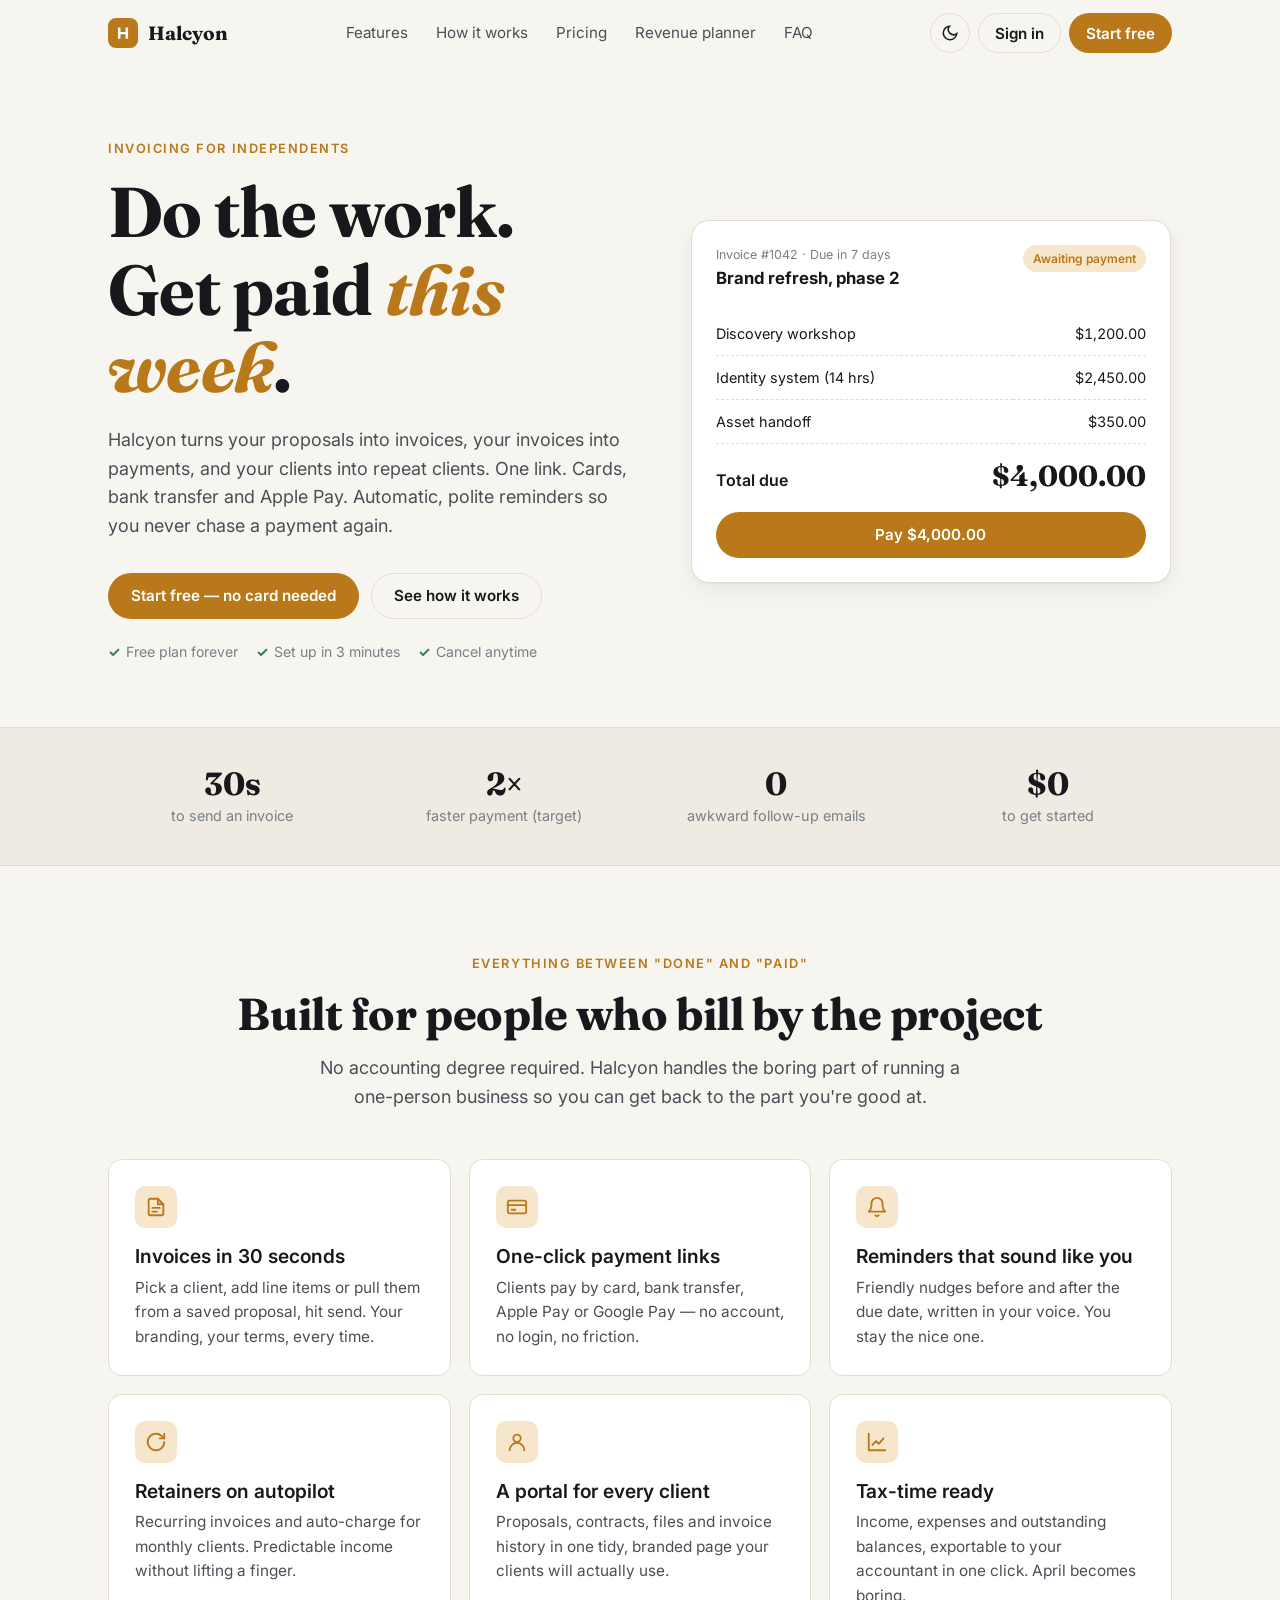
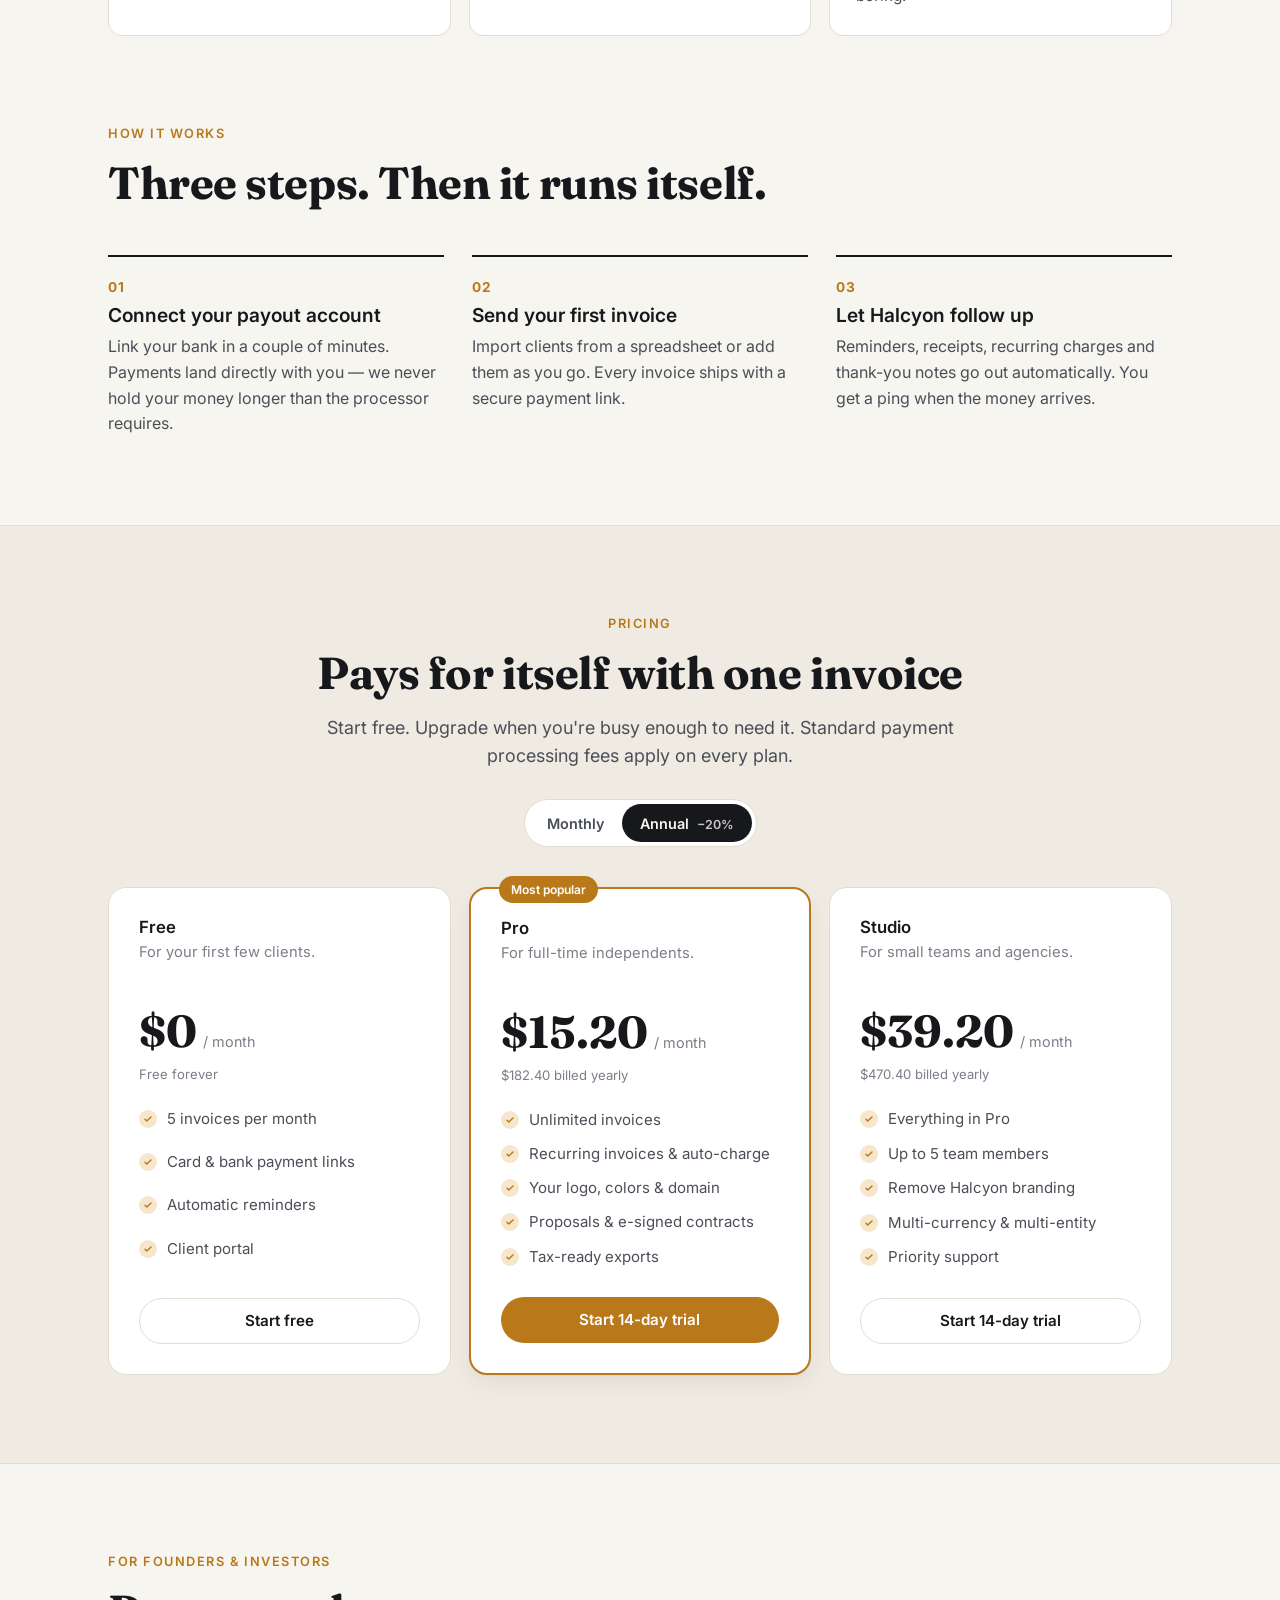
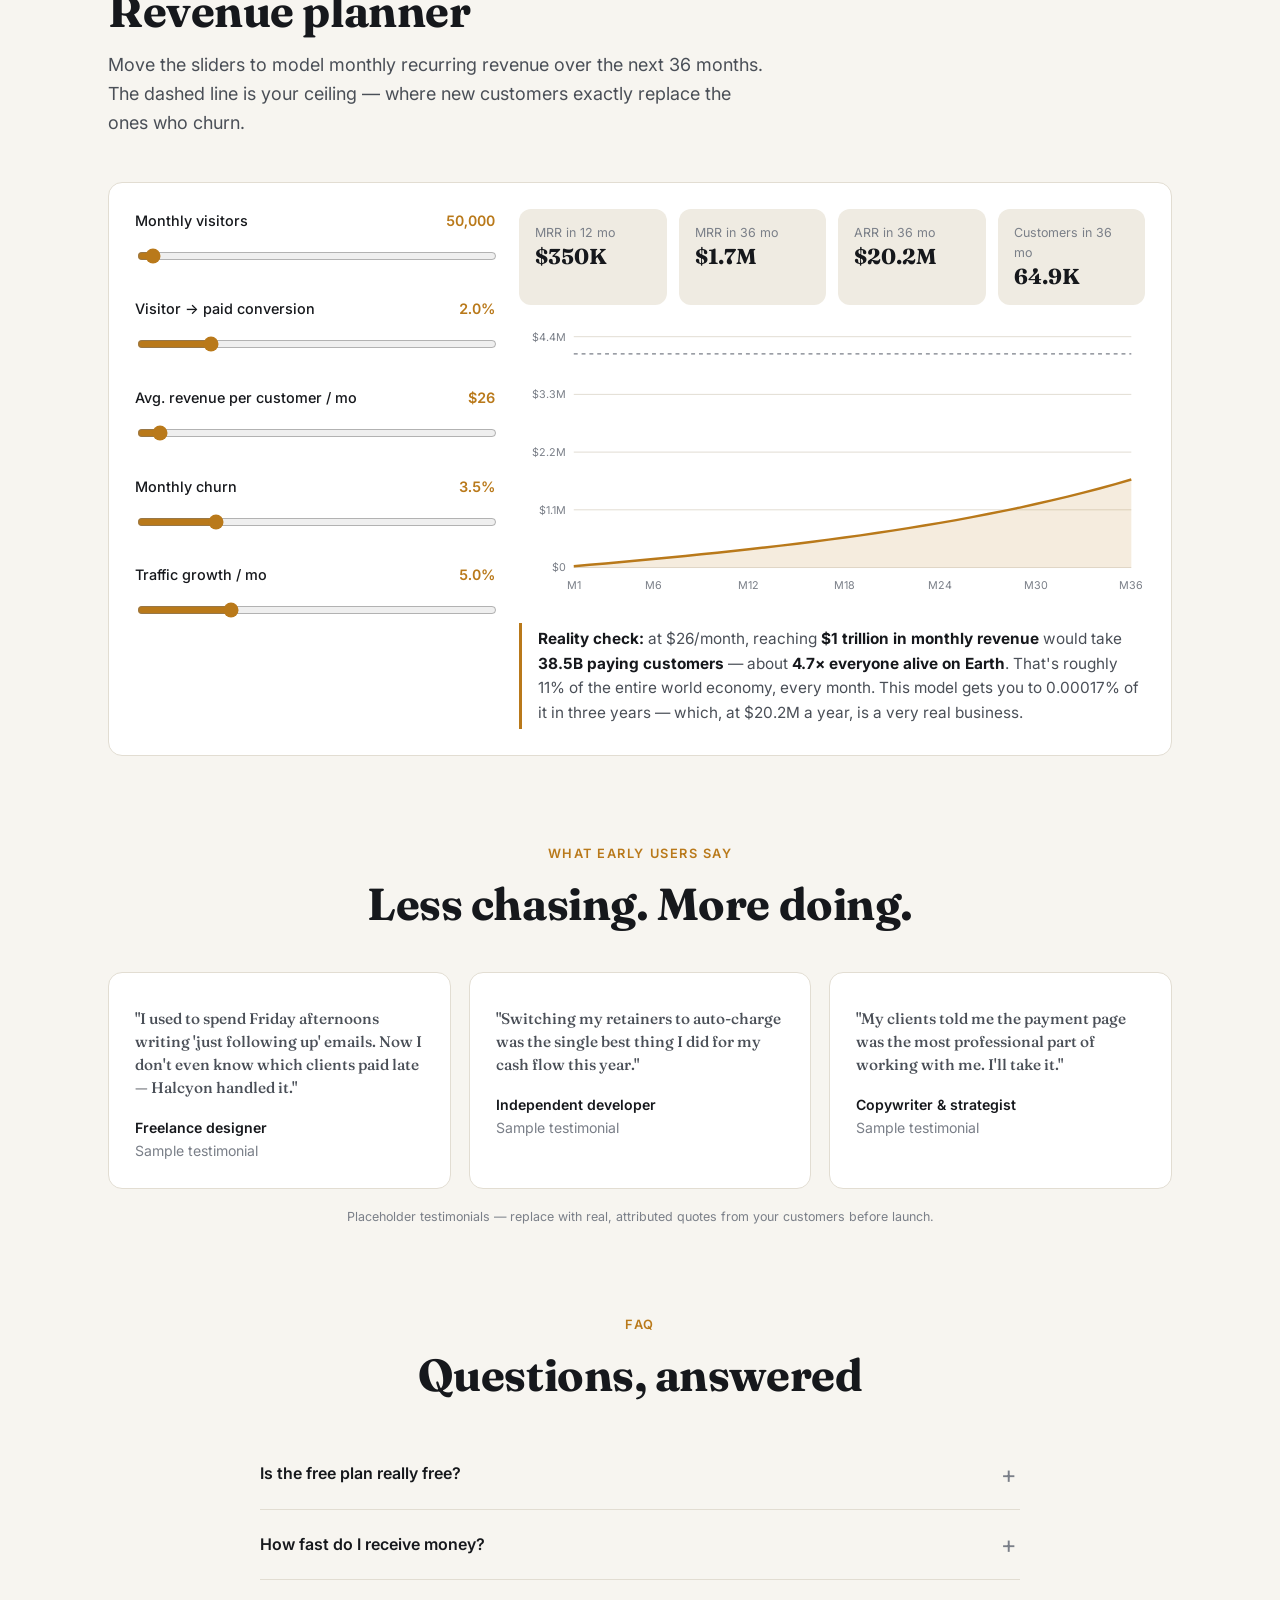
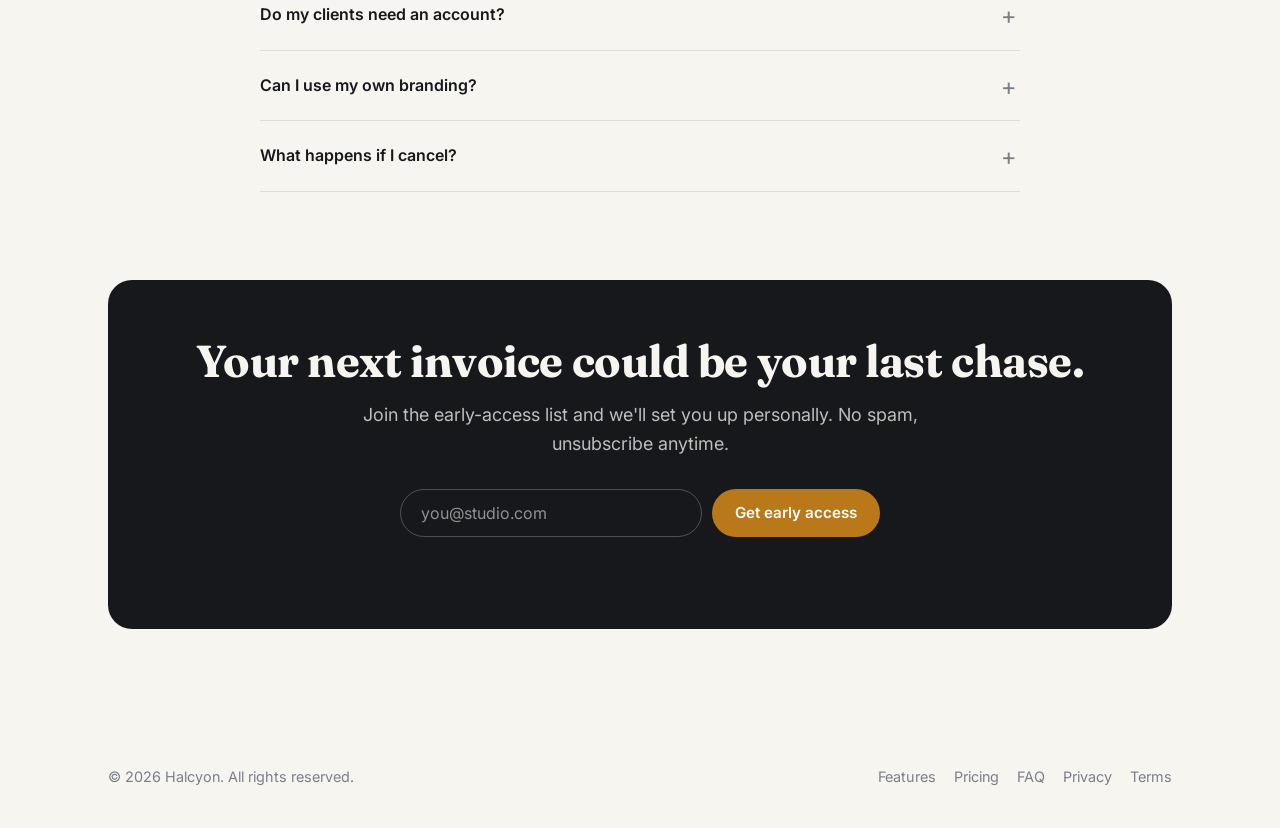
==== index.html @ 161991ca "Add Halcyon single-file landing page with pricing, signup and revenue planner Co-Authored-By: Claude" ====
<!doctype html>
<html lang="en">
<head>
<meta charset="utf-8">
<meta name="viewport" content="width=device-width, initial-scale=1">
<title>Halcyon — Get paid faster</title>
<meta name="description" content="Halcyon is invoicing, payments and client portals for independent professionals. Send an invoice in 30 seconds and get paid in days, not months.">
<meta property="og:title" content="Halcyon — Get paid faster">
<meta property="og:description" content="Invoicing, payments and client portals for independent professionals.">
<meta name="theme-color" content="#0d0f12">
<link rel="icon" href="data:image/svg+xml,%3Csvg xmlns='http://www.w3.org/2000/svg' viewBox='0 0 32 32'%3E%3Crect width='32' height='32' rx='8' fill='%23e8b04a'/%3E%3Cpath d='M9 22V10h3v4.8h8V10h3v12h-3v-4.6h-8V22z' fill='%230d0f12'/%3E%3C/svg%3E">
<link rel="preconnect" href="https://fonts.googleapis.com">
<link rel="preconnect" href="https://fonts.gstatic.com" crossorigin>
<link href="https://fonts.googleapis.com/css2?family=Fraunces:opsz,wght@9..144,500;9..144,700&family=Inter:wght@400;500;600&display=swap" rel="stylesheet">
<style>
/* ====================================================================
   Design tokens
   ==================================================================== */
:root {
  --bg: #f7f5f0;
  --bg-2: #efebe2;
  --surface: #ffffff;
  --ink: #16181c;
  --ink-2: #4a4f57;
  --ink-3: #7a7f88;
  --line: #e2ddd2;
  --accent: #b9791a;
  --accent-ink: #ffffff;
  --accent-soft: #f6e7cc;
  --good: #2f7d4f;
  --warn: #b0452f;
  --radius: 14px;
  --shadow: 0 1px 2px rgba(20,20,20,.04), 0 8px 24px rgba(20,20,20,.06);
  --serif: "Fraunces", Georgia, "Times New Roman", serif;
  --sans: "Inter", system-ui, -apple-system, "Segoe UI", Roboto, sans-serif;
  color-scheme: light;
}
@media (prefers-color-scheme: dark) {
  :root:not([data-theme="light"]) {
    --bg: #0d0f12; --bg-2: #14171c; --surface: #181b21; --ink: #f1efe9;
    --ink-2: #b9bcc3; --ink-3: #868a93; --line: #262a32; --accent: #e8b04a;
    --accent-ink: #0d0f12; --accent-soft: #2a2216; --good: #5fc28a; --warn: #f08a72;
    --shadow: 0 1px 2px rgba(0,0,0,.3), 0 10px 30px rgba(0,0,0,.35);
    color-scheme: dark;
  }
}
:root[data-theme="dark"] {
  --bg: #0d0f12; --bg-2: #14171c; --surface: #181b21; --ink: #f1efe9;
  --ink-2: #b9bcc3; --ink-3: #868a93; --line: #262a32; --accent: #e8b04a;
  --accent-ink: #0d0f12; --accent-soft: #2a2216; --good: #5fc28a; --warn: #f08a72;
  --shadow: 0 1px 2px rgba(0,0,0,.3), 0 10px 30px rgba(0,0,0,.35);
  color-scheme: dark;
}

/* ====================================================================
   Base
   ==================================================================== */
*, *::before, *::after { box-sizing: border-box; }
html { scroll-behavior: smooth; -webkit-text-size-adjust: 100%; }
@media (prefers-reduced-motion: reduce) { html { scroll-behavior: auto; } * { transition: none !important; animation: none !important; } }
body {
  margin: 0; background: var(--bg); color: var(--ink);
  font: 16px/1.6 var(--sans); -webkit-font-smoothing: antialiased;
  overflow-x: hidden;
}
img, svg { display: block; max-width: 100%; }
a { color: inherit; }
h1, h2, h3 { font-family: var(--serif); font-weight: 700; line-height: 1.1; letter-spacing: -.01em; margin: 0; }
h1 { font-size: clamp(2.4rem, 6vw, 4.4rem); }
h2 { font-size: clamp(1.8rem, 4vw, 2.8rem); }
h3 { font-size: 1.2rem; font-family: var(--sans); font-weight: 600; letter-spacing: 0; }
p { margin: 0; }
.wrap { width: 100%; max-width: 1120px; margin: 0 auto; padding: 0 16px; }
@media (min-width: 720px) { .wrap { padding: 0 28px; } }
section { padding: 88px 0; }
.eyebrow { font-size: .8rem; font-weight: 600; letter-spacing: .12em; text-transform: uppercase; color: var(--accent); margin-bottom: 14px; }
.lede { color: var(--ink-2); font-size: 1.125rem; max-width: 60ch; }
.center { text-align: center; }
.center .lede { margin-left: auto; margin-right: auto; }
.sr-only { position: absolute; width: 1px; height: 1px; overflow: hidden; clip: rect(0 0 0 0); white-space: nowrap; }
:focus-visible { outline: 2px solid var(--accent); outline-offset: 3px; border-radius: 6px; }
.skip { position: absolute; left: -9999px; top: 8px; background: var(--ink); color: var(--bg); padding: 8px 14px; border-radius: 8px; z-index: 100; }
.skip:focus { left: 8px; }

/* Buttons */
.btn {
  display: inline-flex; align-items: center; justify-content: center; gap: 8px;
  min-height: 46px; padding: 0 22px; border-radius: 999px; border: 1px solid transparent;
  font: 600 .95rem var(--sans); text-decoration: none; cursor: pointer;
  transition: transform .15s ease, background .15s ease, border-color .15s ease;
}
.btn:active { transform: translateY(1px); }
.btn-primary { background: var(--accent); color: var(--accent-ink); }
.btn-primary:hover { filter: brightness(1.06); }
.btn-ghost { background: transparent; color: var(--ink); border-color: var(--line); }
.btn-ghost:hover { border-color: var(--ink-3); }

/* ====================================================================
   Header
   ==================================================================== */
header.site {
  position: sticky; top: 0; z-index: 50;
  background: color-mix(in srgb, var(--bg) 85%, transparent);
  backdrop-filter: saturate(1.4) blur(12px); -webkit-backdrop-filter: saturate(1.4) blur(12px);
  border-bottom: 1px solid transparent; transition: border-color .2s;
}
header.site.scrolled { border-bottom-color: var(--line); }
.nav { display: flex; align-items: center; justify-content: space-between; height: 66px; gap: 16px; }
.logo { display: flex; align-items: center; gap: 10px; font: 700 1.2rem var(--serif); text-decoration: none; }
.logo-mark { width: 30px; height: 30px; border-radius: 8px; background: var(--accent); display: grid; place-items: center; }
.logo-mark svg { width: 18px; height: 18px; }
.nav-links { display: none; gap: 28px; font-size: .95rem; color: var(--ink-2); }
.nav-links a { text-decoration: none; }
.nav-links a:hover { color: var(--ink); }
.nav-actions { display: flex; align-items: center; gap: 8px; }
.icon-btn { width: 40px; height: 40px; border-radius: 999px; border: 1px solid var(--line); background: transparent; color: var(--ink); display: grid; place-items: center; cursor: pointer; }
.icon-btn svg { width: 18px; height: 18px; }
.nav .btn { min-height: 40px; padding: 0 16px; }
@media (min-width: 860px) { .nav-links { display: flex; } }
@media (max-width: 420px) { .nav .btn-ghost { display: none; } }

/* ====================================================================
   Hero
   ==================================================================== */
.hero { padding: 72px 0 64px; position: relative; }
.hero-grid { display: grid; gap: 48px; align-items: center; }
@media (min-width: 960px) { .hero-grid { grid-template-columns: 1.05fr .95fr; } }
.hero h1 em { font-style: italic; color: var(--accent); }
.hero .lede { margin-top: 20px; }
.cta-row { display: flex; flex-wrap: wrap; gap: 12px; margin-top: 32px; }
.trust { display: flex; flex-wrap: wrap; gap: 6px 18px; margin-top: 22px; font-size: .88rem; color: var(--ink-3); }
.trust span::before { content: "✓"; color: var(--good); margin-right: 6px; font-weight: 700; }

/* Invoice mock */
.mock {
  background: var(--surface); border: 1px solid var(--line); border-radius: 18px; box-shadow: var(--shadow);
  padding: 24px; position: relative; max-width: 480px; justify-self: center; width: 100%;
}
.mock-head { display: flex; justify-content: space-between; align-items: flex-start; gap: 12px; }
.mock-head small { color: var(--ink-3); display: block; font-size: .78rem; }
.mock-head strong { font-size: 1.05rem; }
.pill { font-size: .75rem; font-weight: 600; padding: 4px 10px; border-radius: 999px; background: var(--accent-soft); color: var(--accent); white-space: nowrap; }
.pill.paid { background: color-mix(in srgb, var(--good) 16%, transparent); color: var(--good); }
.mock table { width: 100%; border-collapse: collapse; margin: 20px 0 14px; font-size: .9rem; }
.mock td { padding: 10px 0; border-bottom: 1px dashed var(--line); }
.mock td:last-child { text-align: right; font-variant-numeric: tabular-nums; }
.mock-total { display: flex; justify-content: space-between; align-items: baseline; font-weight: 600; }
.mock-total b { font: 700 1.8rem var(--serif); font-variant-numeric: tabular-nums; }
.mock-pay { margin-top: 18px; width: 100%; }
.toast {
  position: absolute; right: -8px; bottom: -22px; background: var(--ink); color: var(--bg);
  padding: 12px 16px; border-radius: 12px; font-size: .85rem; box-shadow: var(--shadow);
  display: flex; gap: 10px; align-items: center; opacity: 0; transform: translateY(8px);
  transition: opacity .4s, transform .4s;
}
.toast.show { opacity: 1; transform: none; }
.toast i { width: 8px; height: 8px; border-radius: 50%; background: var(--good); display: inline-block; }
@media (max-width: 520px) { .toast { right: 8px; } }

/* ====================================================================
   Logos / stats
   ==================================================================== */
.stats { border-top: 1px solid var(--line); border-bottom: 1px solid var(--line); padding: 36px 0; background: var(--bg-2); }
.stats-grid { display: grid; grid-template-columns: repeat(2, 1fr); gap: 24px; text-align: center; }
@media (min-width: 720px) { .stats-grid { grid-template-columns: repeat(4, 1fr); } }
.stat b { display: block; font: 700 2rem var(--serif); font-variant-numeric: tabular-nums; }
.stat span { color: var(--ink-3); font-size: .9rem; }

/* ====================================================================
   Features
   ==================================================================== */
.features-grid { display: grid; gap: 18px; margin-top: 48px; }
@media (min-width: 720px) { .features-grid { grid-template-columns: repeat(2, 1fr); } }
@media (min-width: 1000px) { .features-grid { grid-template-columns: repeat(3, 1fr); } }
.card { background: var(--surface); border: 1px solid var(--line); border-radius: var(--radius); padding: 26px; }
.card .ico { width: 42px; height: 42px; border-radius: 10px; background: var(--accent-soft); color: var(--accent); display: grid; place-items: center; margin-bottom: 18px; }
.card .ico svg { width: 22px; height: 22px; }
.card p { color: var(--ink-2); margin-top: 8px; font-size: .96rem; }

/* Steps */
.steps { display: grid; gap: 28px; margin-top: 48px; counter-reset: step; }
@media (min-width: 860px) { .steps { grid-template-columns: repeat(3, 1fr); } }
.step { counter-increment: step; padding-top: 22px; border-top: 2px solid var(--ink); }
.step::before { content: "0" counter(step); font: 700 .85rem var(--sans); color: var(--accent); letter-spacing: .1em; display: block; margin-bottom: 10px; }
.step p { color: var(--ink-2); margin-top: 8px; }

/* ====================================================================
   Pricing
   ==================================================================== */
#pricing { background: var(--bg-2); border-top: 1px solid var(--line); border-bottom: 1px solid var(--line); }
.billing { display: inline-flex; margin-top: 28px; padding: 4px; border: 1px solid var(--line); border-radius: 999px; background: var(--surface); }
.billing button { border: 0; background: transparent; color: var(--ink-2); font: 600 .9rem var(--sans); padding: 8px 18px; border-radius: 999px; cursor: pointer; min-height: 38px; }
.billing button[aria-pressed="true"] { background: var(--ink); color: var(--bg); }
.billing .save { color: var(--good); font-size: .78rem; margin-left: 4px; }
.billing button[aria-pressed="true"] .save { color: inherit; opacity: .8; }
.plans { display: grid; gap: 18px; margin-top: 40px; text-align: left; }
@media (min-width: 900px) { .plans { grid-template-columns: repeat(3, 1fr); align-items: stretch; } }
.plan { background: var(--surface); border: 1px solid var(--line); border-radius: 18px; padding: 30px; display: flex; flex-direction: column; }
.plan.featured { border: 2px solid var(--accent); position: relative; box-shadow: var(--shadow); }
.plan.featured::before { content: "Most popular"; position: absolute; top: -13px; left: 28px; background: var(--accent); color: var(--accent-ink); font-size: .75rem; font-weight: 600; padding: 4px 12px; border-radius: 999px; }
.plan h3 { font-size: 1.05rem; }
.plan .desc { color: var(--ink-3); font-size: .92rem; margin-top: 4px; min-height: 2.9em; }
.price { margin: 20px 0 6px; display: flex; align-items: baseline; gap: 6px; }
.price b { font: 700 2.8rem var(--serif); font-variant-numeric: tabular-nums; }
.price span { color: var(--ink-3); font-size: .9rem; }
.price-note { color: var(--ink-3); font-size: .82rem; min-height: 1.3em; }
.plan ul { list-style: none; padding: 0; margin: 22px 0 28px; display: grid; gap: 10px; font-size: .94rem; flex: 1; }
.plan li { display: flex; gap: 10px; color: var(--ink-2); }
.plan li::before { content: ""; flex: none; width: 18px; height: 18px; margin-top: 3px; border-radius: 50%; background: var(--accent-soft) url("data:image/svg+xml,%3Csvg xmlns='http://www.w3.org/2000/svg' viewBox='0 0 20 20'%3E%3Cpath d='M5 10.5l3 3 7-7' fill='none' stroke='%23b9791a' stroke-width='2.4' stroke-linecap='round' stroke-linejoin='round'/%3E%3C/svg%3E") center/12px no-repeat; }
.plan .btn { width: 100%; }

/* ====================================================================
   Revenue planner
   ==================================================================== */
.planner { display: grid; gap: 24px; margin-top: 44px; }
@media (min-width: 960px) { .planner { grid-template-columns: 360px 1fr; } }
.controls { display: grid; gap: 20px; align-content: start; }
.field label { display: flex; justify-content: space-between; gap: 10px; font-size: .9rem; font-weight: 500; margin-bottom: 8px; }
.field output { font-variant-numeric: tabular-nums; color: var(--accent); font-weight: 600; }
input[type="range"] { width: 100%; accent-color: var(--accent); height: 28px; }
.results { display: grid; gap: 18px; min-width: 0; }
.kpis { display: grid; grid-template-columns: repeat(2, 1fr); gap: 12px; }
@media (min-width: 640px) { .kpis { grid-template-columns: repeat(4, 1fr); } }
.kpi { background: var(--bg-2); border-radius: 12px; padding: 14px 16px; min-width: 0; }
.kpi small { display: block; color: var(--ink-3); font-size: .78rem; }
.kpi b { font: 700 1.35rem var(--serif); font-variant-numeric: tabular-nums; overflow-wrap: anywhere; }
.chart { width: 100%; height: auto; }
.chart .grid line { stroke: var(--line); }
.chart text { fill: var(--ink-3); font: 11px var(--sans); }
.chart .area { fill: var(--accent); opacity: .14; }
.chart .line { fill: none; stroke: var(--accent); stroke-width: 2.5; stroke-linejoin: round; }
.chart .ceil { stroke: var(--ink-3); stroke-dasharray: 4 4; stroke-width: 1.2; }
.reality { border-left: 3px solid var(--accent); padding: 4px 0 4px 16px; color: var(--ink-2); font-size: .95rem; }
.reality strong { color: var(--ink); }

/* ====================================================================
   Testimonials
   ==================================================================== */
.quotes { display: grid; gap: 18px; margin-top: 44px; }
@media (min-width: 860px) { .quotes { grid-template-columns: repeat(3, 1fr); } }
blockquote { margin: 0; }
blockquote p { font: 500 1.12rem/1.5 var(--serif); }
blockquote footer { margin-top: 18px; color: var(--ink-3); font-size: .88rem; }
blockquote footer b { color: var(--ink); display: block; font-weight: 600; }
.note { font-size: .78rem; color: var(--ink-3); margin-top: 18px; text-align: center; }

/* ====================================================================
   FAQ
   ==================================================================== */
.faq { max-width: 760px; margin: 40px auto 0; }
details { border-bottom: 1px solid var(--line); }
summary { list-style: none; cursor: pointer; padding: 22px 36px 22px 0; font-weight: 600; position: relative; }
summary::-webkit-details-marker { display: none; }
summary::after { content: "+"; position: absolute; right: 4px; top: 50%; transform: translateY(-50%); font: 400 1.5rem var(--sans); color: var(--ink-3); transition: transform .2s; }
details[open] summary::after { transform: translateY(-50%) rotate(45deg); }
details p { color: var(--ink-2); padding: 0 0 22px; }

/* ====================================================================
   CTA + footer
   ==================================================================== */
.final { background: var(--ink); color: var(--bg); border-radius: 24px; padding: 56px 24px; text-align: center; }
.final .lede { color: color-mix(in srgb, var(--bg) 75%, transparent); margin: 16px auto 0; }
.signup { display: flex; flex-wrap: wrap; gap: 10px; justify-content: center; margin: 30px auto 0; max-width: 480px; }
.signup input {
  flex: 1 1 240px; min-height: 48px; border-radius: 999px; border: 1px solid color-mix(in srgb, var(--bg) 25%, transparent);
  background: transparent; color: var(--bg); padding: 0 20px; font: 1rem var(--sans); min-width: 0;
}
.signup input::placeholder { color: color-mix(in srgb, var(--bg) 55%, transparent); }
.signup .btn { flex: 0 0 auto; }
.form-msg { min-height: 1.5em; margin-top: 14px; font-size: .92rem; }
.form-msg.ok { color: var(--accent); }
.form-msg.err { color: var(--warn); }
footer.site { padding: 48px 0 40px; color: var(--ink-3); font-size: .9rem; }
.foot { display: flex; flex-wrap: wrap; justify-content: space-between; gap: 20px; align-items: center; }
.foot nav { display: flex; flex-wrap: wrap; gap: 18px; }
.foot a { text-decoration: none; }
.foot a:hover { color: var(--ink); }

/* Reveal on scroll */
.reveal { opacity: 0; transform: translateY(14px); transition: opacity .6s ease, transform .6s ease; }
.reveal.in { opacity: 1; transform: none; }
.no-js .reveal { opacity: 1; transform: none; }
</style>
</head>
<body class="no-js">
<a class="skip" href="#main">Skip to content</a>

<header class="site" id="top">
  <div class="wrap nav">
    <a class="logo" href="#top" aria-label="Halcyon home">
      <span class="logo-mark"><svg viewBox="0 0 32 32" aria-hidden="true"><path d="M7 26V6h4.5v8h9V6H25v20h-4.5v-8h-9v8z" fill="var(--accent-ink)"/></svg></span>
      <span data-cfg="brand">Halcyon</span>
    </a>
    <nav class="nav-links" aria-label="Primary">
      <a href="#features">Features</a>
      <a href="#how">How it works</a>
      <a href="#pricing">Pricing</a>
      <a href="#planner">Revenue planner</a>
      <a href="#faq">FAQ</a>
    </nav>
    <div class="nav-actions">
      <button class="icon-btn" id="themeBtn" type="button" aria-label="Toggle color theme">
        <svg viewBox="0 0 24 24" fill="none" stroke="currentColor" stroke-width="2" stroke-linecap="round" aria-hidden="true"><path d="M21 12.8A9 9 0 1 1 11.2 3a7 7 0 0 0 9.8 9.8z"/></svg>
      </button>
      <a class="btn btn-ghost" href="#signup">Sign in</a>
      <a class="btn btn-primary" href="#pricing">Start free</a>
    </div>
  </div>
</header>

<main id="main">
  <!-- HERO -->
  <section class="hero">
    <div class="wrap hero-grid">
      <div>
        <p class="eyebrow">Invoicing for independents</p>
        <h1>Do the work.<br>Get paid <em>this week</em>.</h1>
        <p class="lede">Halcyon turns your proposals into invoices, your invoices into payments, and your clients into repeat clients. One link. Cards, bank transfer and Apple Pay. Automatic, polite reminders so you never chase a payment again.</p>
        <div class="cta-row">
          <a class="btn btn-primary" href="#pricing">Start free — no card needed</a>
          <a class="btn btn-ghost" href="#how">See how it works</a>
        </div>
        <div class="trust"><span>Free plan forever</span><span>Set up in 3 minutes</span><span>Cancel anytime</span></div>
      </div>

      <div class="mock" aria-label="Example invoice">
        <div class="mock-head">
          <div><small>Invoice #1042 · Due in 7 days</small><strong>Brand refresh, phase 2</strong></div>
          <span class="pill" id="mockStatus">Awaiting payment</span>
        </div>
        <table>
          <tbody>
            <tr><td>Discovery workshop</td><td>$1,200.00</td></tr>
            <tr><td>Identity system (14 hrs)</td><td>$2,450.00</td></tr>
            <tr><td>Asset handoff</td><td>$350.00</td></tr>
          </tbody>
        </table>
        <div class="mock-total"><span>Total due</span><b>$4,000.00</b></div>
        <button class="btn btn-primary mock-pay" id="mockPay" type="button">Pay $4,000.00</button>
        <div class="toast" id="toast" role="status" aria-live="polite"><i></i><span>Paid by card · funds arrive in 2 days</span></div>
      </div>
    </div>
  </section>

  <!-- STATS -->
  <div class="stats">
    <div class="wrap stats-grid">
      <div class="stat"><b>30s</b><span>to send an invoice</span></div>
      <div class="stat"><b>2×</b><span>faster payment (target)</span></div>
      <div class="stat"><b>0</b><span>awkward follow-up emails</span></div>
      <div class="stat"><b>$0</b><span>to get started</span></div>
    </div>
  </div>

  <!-- FEATURES -->
  <section id="features">
    <div class="wrap">
      <div class="center reveal">
        <p class="eyebrow">Everything between "done" and "paid"</p>
        <h2>Built for people who bill by the project</h2>
        <p class="lede" style="margin-top:16px">No accounting degree required. Halcyon handles the boring part of running a one-person business so you can get back to the part you're good at.</p>
      </div>
      <div class="features-grid">
        <article class="card reveal">
          <div class="ico"><svg viewBox="0 0 24 24" fill="none" stroke="currentColor" stroke-width="2" stroke-linecap="round" stroke-linejoin="round" aria-hidden="true"><path d="M14 3H6a2 2 0 0 0-2 2v14a2 2 0 0 0 2 2h12a2 2 0 0 0 2-2V9z"/><path d="M14 3v6h6M8 13h8M8 17h5"/></svg></div>
          <h3>Invoices in 30 seconds</h3>
          <p>Pick a client, add line items or pull them from a saved proposal, hit send. Your branding, your terms, every time.</p>
        </article>
        <article class="card reveal">
          <div class="ico"><svg viewBox="0 0 24 24" fill="none" stroke="currentColor" stroke-width="2" stroke-linecap="round" stroke-linejoin="round" aria-hidden="true"><rect x="2" y="5" width="20" height="14" rx="2"/><path d="M2 10h20M6 15h4"/></svg></div>
          <h3>One-click payment links</h3>
          <p>Clients pay by card, bank transfer, Apple Pay or Google Pay — no account, no login, no friction.</p>
        </article>
        <article class="card reveal">
          <div class="ico"><svg viewBox="0 0 24 24" fill="none" stroke="currentColor" stroke-width="2" stroke-linecap="round" stroke-linejoin="round" aria-hidden="true"><path d="M18 8A6 6 0 0 0 6 8c0 7-3 9-3 9h18s-3-2-3-9M13.7 21a2 2 0 0 1-3.4 0"/></svg></div>
          <h3>Reminders that sound like you</h3>
          <p>Friendly nudges before and after the due date, written in your voice. You stay the nice one.</p>
        </article>
        <article class="card reveal">
          <div class="ico"><svg viewBox="0 0 24 24" fill="none" stroke="currentColor" stroke-width="2" stroke-linecap="round" stroke-linejoin="round" aria-hidden="true"><path d="M21 12a9 9 0 1 1-3-6.7L21 8"/><path d="M21 3v5h-5"/></svg></div>
          <h3>Retainers on autopilot</h3>
          <p>Recurring invoices and auto-charge for monthly clients. Predictable income without lifting a finger.</p>
        </article>
        <article class="card reveal">
          <div class="ico"><svg viewBox="0 0 24 24" fill="none" stroke="currentColor" stroke-width="2" stroke-linecap="round" stroke-linejoin="round" aria-hidden="true"><circle cx="12" cy="8" r="4"/><path d="M4 21a8 8 0 0 1 16 0"/></svg></div>
          <h3>A portal for every client</h3>
          <p>Proposals, contracts, files and invoice history in one tidy, branded page your clients will actually use.</p>
        </article>
        <article class="card reveal">
          <div class="ico"><svg viewBox="0 0 24 24" fill="none" stroke="currentColor" stroke-width="2" stroke-linecap="round" stroke-linejoin="round" aria-hidden="true"><path d="M3 3v18h18"/><path d="M7 15l4-4 3 3 5-6"/></svg></div>
          <h3>Tax-time ready</h3>
          <p>Income, expenses and outstanding balances, exportable to your accountant in one click. April becomes boring.</p>
        </article>
      </div>
    </div>
  </section>

  <!-- HOW -->
  <section id="how" style="padding-top:0">
    <div class="wrap">
      <div class="reveal">
        <p class="eyebrow">How it works</p>
        <h2>Three steps. Then it runs itself.</h2>
      </div>
      <div class="steps">
        <div class="step reveal"><h3>Connect your payout account</h3><p>Link your bank in a couple of minutes. Payments land directly with you — we never hold your money longer than the processor requires.</p></div>
        <div class="step reveal"><h3>Send your first invoice</h3><p>Import clients from a spreadsheet or add them as you go. Every invoice ships with a secure payment link.</p></div>
        <div class="step reveal"><h3>Let Halcyon follow up</h3><p>Reminders, receipts, recurring charges and thank-you notes go out automatically. You get a ping when the money arrives.</p></div>
      </div>
    </div>
  </section>

  <!-- PRICING -->
  <section id="pricing">
    <div class="wrap center">
      <div class="reveal">
        <p class="eyebrow">Pricing</p>
        <h2>Pays for itself with one invoice</h2>
        <p class="lede" style="margin-top:16px">Start free. Upgrade when you're busy enough to need it. Standard payment processing fees apply on every plan.</p>
      </div>
      <div class="billing" role="group" aria-label="Billing period">
        <button type="button" data-period="monthly" aria-pressed="false">Monthly</button>
        <button type="button" data-period="annual" aria-pressed="true">Annual <span class="save">−20%</span></button>
      </div>
      <div class="plans" id="plans"></div>
    </div>
  </section>

  <!-- PLANNER -->
  <section id="planner">
    <div class="wrap">
      <div class="reveal">
        <p class="eyebrow">For founders &amp; investors</p>
        <h2>Revenue planner</h2>
        <p class="lede" style="margin-top:16px">Move the sliders to model monthly recurring revenue over the next 36 months. The dashed line is your ceiling — where new customers exactly replace the ones who churn.</p>
      </div>
      <div class="planner card">
        <div class="controls">
          <div class="field"><label for="visitors">Monthly visitors <output id="visitorsOut"></output></label><input id="visitors" type="range" min="1000" max="2000000" step="1000" value="50000"></div>
          <div class="field"><label for="conv">Visitor → paid conversion <output id="convOut"></output></label><input id="conv" type="range" min="0.1" max="10" step="0.1" value="2"></div>
          <div class="field"><label for="arpu">Avg. revenue per customer / mo <output id="arpuOut"></output></label><input id="arpu" type="range" min="5" max="500" step="1" value="26"></div>
          <div class="field"><label for="churn">Monthly churn <output id="churnOut"></output></label><input id="churn" type="range" min="0.5" max="15" step="0.1" value="3.5"></div>
          <div class="field"><label for="growth">Traffic growth / mo <output id="growthOut"></output></label><input id="growth" type="range" min="0" max="20" step="0.5" value="5"></div>
        </div>
        <div class="results">
          <div class="kpis">
            <div class="kpi"><small>MRR in 12 mo</small><b id="k12">—</b></div>
            <div class="kpi"><small>MRR in 36 mo</small><b id="k36">—</b></div>
            <div class="kpi"><small>ARR in 36 mo</small><b id="karr">—</b></div>
            <div class="kpi"><small>Customers in 36 mo</small><b id="kcust">—</b></div>
          </div>
          <svg class="chart" id="chart" viewBox="0 0 640 280" role="img" aria-labelledby="chartTitle"><title id="chartTitle">Projected monthly recurring revenue over 36 months</title></svg>
          <p class="reality" id="reality"></p>
        </div>
      </div>
    </div>
  </section>

  <!-- TESTIMONIALS -->
  <section style="padding-top:0">
    <div class="wrap">
      <div class="center reveal"><p class="eyebrow">What early users say</p><h2>Less chasing. More doing.</h2></div>
      <div class="quotes">
        <blockquote class="card reveal"><p>"I used to spend Friday afternoons writing 'just following up' emails. Now I don't even know which clients paid late — Halcyon handled it."</p><footer><b>Freelance designer</b>Sample testimonial</footer></blockquote>
        <blockquote class="card reveal"><p>"Switching my retainers to auto-charge was the single best thing I did for my cash flow this year."</p><footer><b>Independent developer</b>Sample testimonial</footer></blockquote>
        <blockquote class="card reveal"><p>"My clients told me the payment page was the most professional part of working with me. I'll take it."</p><footer><b>Copywriter &amp; strategist</b>Sample testimonial</footer></blockquote>
      </div>
      <p class="note">Placeholder testimonials — replace with real, attributed quotes from your customers before launch.</p>
    </div>
  </section>

  <!-- FAQ -->
  <section id="faq" style="padding-top:0">
    <div class="wrap">
      <div class="center reveal"><p class="eyebrow">FAQ</p><h2>Questions, answered</h2></div>
      <div class="faq">
        <details><summary>Is the free plan really free?</summary><p>Yes. Send up to 5 invoices a month with payment links, forever, with no card required. You only pay standard processing fees when a client pays you.</p></details>
        <details><summary>How fast do I receive money?</summary><p>Card payments typically arrive in your bank account within 2 business days; bank transfers depend on your region. Halcyon never sits on your funds.</p></details>
        <details><summary>Do my clients need an account?</summary><p>No. They open a secure link, review the invoice and pay. They can optionally save a payment method for future invoices.</p></details>
        <details><summary>Can I use my own branding?</summary><p>On Pro and Studio you can add your logo, colors and a custom email domain. Studio also removes Halcyon branding entirely.</p></details>
        <details><summary>What happens if I cancel?</summary><p>You keep access until the end of your billing period, then drop to the free plan. Export every invoice and client record any time — your data is yours.</p></details>
      </div>
    </div>
  </section>

  <!-- FINAL CTA -->
  <section id="signup" style="padding-top:0">
    <div class="wrap">
      <div class="final reveal">
        <h2>Your next invoice could be your last chase.</h2>
        <p class="lede">Join the early-access list and we'll set you up personally. No spam, unsubscribe anytime.</p>
        <form class="signup" id="signupForm" novalidate>
          <label for="email" class="sr-only">Email address</label>
          <input id="email" name="email" type="email" autocomplete="email" placeholder="you@studio.com" required>
          <button class="btn btn-primary" type="submit">Get early access</button>
        </form>
        <p class="form-msg" id="formMsg" role="status" aria-live="polite"></p>
      </div>
    </div>
  </section>
</main>

<footer class="site">
  <div class="wrap foot">
    <span>© <span id="year"></span> <span data-cfg="brand">Halcyon</span>. All rights reserved.</span>
    <nav aria-label="Footer">
      <a href="#features">Features</a><a href="#pricing">Pricing</a><a href="#faq">FAQ</a>
      <a href="#" data-link="privacy">Privacy</a><a href="#" data-link="terms">Terms</a>
    </nav>
  </div>
</footer>

<script>
/* ======================================================================
   CONFIG — the only block you need to edit to launch.
   ----------------------------------------------------------------------
   checkout:   paste a Stripe Payment Link (or any checkout URL) per plan
               and period. Empty string → button scrolls to the signup form.
   formEndpoint: any service that accepts a POST of form data
               (Formspree, Basin, your own API). Empty → stored locally
               in the browser so you can test the flow.
   ====================================================================== */
const CONFIG = {
  brand: "Halcyon",
  formEndpoint: "",
  privacyUrl: "#",
  termsUrl: "#",
  annualDiscount: 0.20,
  plans: [
    {
      id: "free", name: "Free", desc: "For your first few clients.",
      monthly: 0,
      features: ["5 invoices per month", "Card & bank payment links", "Automatic reminders", "Client portal"],
      cta: "Start free",
      checkout: { monthly: "", annual: "" }
    },
    {
      id: "pro", name: "Pro", desc: "For full-time independents.", featured: true,
      monthly: 19,
      features: ["Unlimited invoices", "Recurring invoices & auto-charge", "Your logo, colors & domain", "Proposals & e-signed contracts", "Tax-ready exports"],
      cta: "Start 14-day trial",
      checkout: { monthly: "", annual: "" }
    },
    {
      id: "studio", name: "Studio", desc: "For small teams and agencies.",
      monthly: 49,
      features: ["Everything in Pro", "Up to 5 team members", "Remove Halcyon branding", "Multi-currency & multi-entity", "Priority support"],
      cta: "Start 14-day trial",
      checkout: { monthly: "", annual: "" }
    }
  ]
};

(function () {
  "use strict";
  document.body.classList.remove("no-js");

  const $ = (s, el = document) => el.querySelector(s);
  const $$ = (s, el = document) => Array.from(el.querySelectorAll(s));
  const store = {
    get(k) { try { return localStorage.getItem(k); } catch (e) { return null; } },
    set(k, v) { try { localStorage.setItem(k, v); return true; } catch (e) { return false; } }
  };

  /* ---------- Brand & links ---------- */
  $$('[data-cfg="brand"]').forEach(n => { n.textContent = CONFIG.brand; });
  $("#year").textContent = new Date().getFullYear();
  $('[data-link="privacy"]').href = CONFIG.privacyUrl;
  $('[data-link="terms"]').href = CONFIG.termsUrl;

  /* ---------- Theme toggle ---------- */
  const root = document.documentElement;
  const savedTheme = store.get("theme");
  if (savedTheme === "light" || savedTheme === "dark") root.dataset.theme = savedTheme;
  $("#themeBtn").addEventListener("click", () => {
    const current = root.dataset.theme ||
      (matchMedia("(prefers-color-scheme: dark)").matches ? "dark" : "light");
    const next = current === "dark" ? "light" : "dark";
    root.dataset.theme = next;
    store.set("theme", next);
    drawPlanner();
  });

  /* ---------- Sticky header border ---------- */
  const header = $("header.site");
  const onScroll = () => header.classList.toggle("scrolled", window.scrollY > 8);
  addEventListener("scroll", onScroll, { passive: true });
  onScroll();

  /* ---------- Hero mock interaction ---------- */
  const payBtn = $("#mockPay"), toast = $("#toast"), status = $("#mockStatus");
  payBtn.addEventListener("click", () => {
    status.textContent = "Paid"; status.classList.add("paid");
    payBtn.textContent = "Payment received ✓"; payBtn.disabled = true;
    toast.classList.add("show");
    setTimeout(() => {
      toast.classList.remove("show");
      status.textContent = "Awaiting payment"; status.classList.remove("paid");
      payBtn.textContent = "Pay $4,000.00"; payBtn.disabled = false;
    }, 4000);
  });

  /* ---------- Pricing ---------- */
  const money = (n, d = 0) => "$" + n.toLocaleString("en-US", { minimumFractionDigits: d, maximumFractionDigits: d });
  let period = store.get("period") === "monthly" ? "monthly" : "annual";

  function renderPlans() {
    const host = $("#plans");
    host.innerHTML = "";
    CONFIG.plans.forEach(p => {
      const perMonth = period === "annual" ? p.monthly * (1 - CONFIG.annualDiscount) : p.monthly;
      const hasCents = Math.round(perMonth * 100) % 100 !== 0;
      const note = p.monthly === 0 ? "Free forever"
        : period === "annual" ? money(perMonth * 12, hasCents ? 2 : 0) + " billed yearly" : "Billed monthly";
      const url = (p.checkout && p.checkout[period]) || "";
      const el = document.createElement("article");
      el.className = "plan" + (p.featured ? " featured" : "");
      el.innerHTML = `
        <h3></h3><p class="desc"></p>
        <div class="price"><b></b><span>/ month</span></div>
        <p class="price-note"></p>
        <ul></ul>
        <a class="btn ${p.featured ? "btn-primary" : "btn-ghost"}"></a>`;
      $("h3", el).textContent = p.name;
      $(".desc", el).textContent = p.desc;
      $(".price b", el).textContent = money(perMonth, hasCents ? 2 : 0);
      $(".price-note", el).textContent = note;
      const ul = $("ul", el);
      p.features.forEach(f => { const li = document.createElement("li"); li.textContent = f; ul.appendChild(li); });
      const a = $("a", el);
      a.textContent = p.cta;
      if (url) { a.href = url; a.rel = "noopener"; }
      else { a.href = "#signup"; a.dataset.plan = p.id; }
      host.appendChild(el);
    });
    $$(".billing button").forEach(b => b.setAttribute("aria-pressed", String(b.dataset.period === period)));
  }
  $$(".billing button").forEach(b => b.addEventListener("click", () => {
    period = b.dataset.period; store.set("period", period); renderPlans();
  }));
  $("#plans").addEventListener("click", e => {
    const a = e.target.closest("a[data-plan]");
    if (a) setTimeout(() => $("#email").focus({ preventScroll: true }), 400);
  });
  renderPlans();

  /* ---------- Revenue planner ---------- */
  const inputs = ["visitors", "conv", "arpu", "churn", "growth"].reduce((o, id) => (o[id] = $("#" + id), o), {});
  const fmt = {
    visitors: v => Number(v).toLocaleString("en-US"),
    conv: v => Number(v).toFixed(1) + "%",
    arpu: v => "$" + v,
    churn: v => Number(v).toFixed(1) + "%",
    growth: v => Number(v).toFixed(1) + "%"
  };
  function compact(n) {
    const abs = Math.abs(n);
    const units = [[1e12, "T"], [1e9, "B"], [1e6, "M"], [1e3, "K"]];
    for (const [v, s] of units) if (abs >= v) return "$" + (n / v).toFixed(n / v >= 100 ? 0 : 1) + s;
    return "$" + Math.round(n).toLocaleString("en-US");
  }
  function compactNum(n) {
    return compact(n).replace("$", "");
  }

  function simulate() {
    const visitors0 = +inputs.visitors.value, conv = +inputs.conv.value / 100,
          arpu = +inputs.arpu.value, churn = +inputs.churn.value / 100, g = +inputs.growth.value / 100;
    const series = []; let customers = 0;
    for (let m = 1; m <= 36; m++) {
      const visitors = visitors0 * Math.pow(1 + g, m - 1);
      customers = customers * (1 - churn) + visitors * conv;
      series.push({ m, customers, mrr: customers * arpu });
    }
    const lastNew = visitors0 * Math.pow(1 + g, 35) * conv;
    const ceiling = (lastNew / churn) * arpu; // steady-state MRR at month-36 traffic
    return { series, arpu, churn, ceiling };
  }

  const NS = "http://www.w3.org/2000/svg";
  function svg(tag, attrs, parent) {
    const n = document.createElementNS(NS, tag);
    for (const k in attrs) n.setAttribute(k, attrs[k]);
    if (parent) parent.appendChild(n);
    return n;
  }

  function drawPlanner() {
    Object.keys(inputs).forEach(k => { $("#" + k + "Out").textContent = fmt[k](inputs[k].value); });
    const { series, arpu, ceiling } = simulate();
    const at = m => series[m - 1];
    $("#k12").textContent = compact(at(12).mrr);
    $("#k36").textContent = compact(at(36).mrr);
    $("#karr").textContent = compact(at(36).mrr * 12);
    $("#kcust").textContent = compactNum(at(36).customers);

    // Chart
    const chart = $("#chart");
    $$("g, path, line, text:not(title)", chart).forEach(n => n.remove());
    const W = 640, H = 280, L = 56, R = 14, T = 14, B = 30;
    const maxY = Math.max(at(36).mrr, ceiling) * 1.08 || 1;
    const x = m => L + ((m - 1) / 35) * (W - L - R);
    const y = v => T + (1 - v / maxY) * (H - T - B);
    const grid = svg("g", { class: "grid" }, chart);
    for (let i = 0; i <= 4; i++) {
      const v = (maxY / 4) * i, yy = y(v);
      svg("line", { x1: L, x2: W - R, y1: yy, y2: yy }, grid);
      const t = svg("text", { x: L - 8, y: yy + 4, "text-anchor": "end" }, grid); t.textContent = compact(v);
    }
    [1, 6, 12, 18, 24, 30, 36].forEach(m => {
      const t = svg("text", { x: x(m), y: H - 8, "text-anchor": "middle" }, grid); t.textContent = "M" + m;
    });
    const pts = series.map(s => `${x(s.m).toFixed(1)},${y(s.mrr).toFixed(1)}`);
    svg("path", { class: "area", d: `M${x(1)},${y(0)} L${pts.join(" L")} L${x(36)},${y(0)} Z` }, chart);
    svg("path", { class: "line", d: "M" + pts.join(" L") }, chart);
    if (ceiling < maxY) svg("line", { class: "ceil", x1: L, x2: W - R, y1: y(ceiling), y2: y(ceiling) }, chart);

    // Reality check against a $1T / month target
    const TARGET = 1e12, WORLD_POP = 8.2e9;
    const needed = TARGET / arpu;
    const ratio = needed / WORLD_POP;
    const pct = (at(36).mrr / TARGET) * 100;
    const pctText = pct < 0.0001 ? "less than 0.0001%" : pct.toPrecision(2) + "%";
    $("#reality").innerHTML =
      `<strong>Reality check:</strong> at ${fmt.arpu(arpu)}/month, reaching <strong>$1 trillion in monthly revenue</strong> would take ` +
      `<strong>${compactNum(needed)} paying customers</strong> — ` +
      (ratio >= 1
        ? `about <strong>${ratio.toFixed(ratio >= 10 ? 0 : 1)}× everyone alive on Earth</strong>. `
        : `<strong>${(ratio * 100).toFixed(0)}% of every human on Earth</strong>. `) +
      `That's roughly 11% of the entire world economy, every month. This model gets you to ${pctText} of it in three years — ` +
      `which, at ${compact(at(36).mrr * 12)} a year, is a very real business.`;
  }
  Object.values(inputs).forEach(i => i.addEventListener("input", drawPlanner));
  drawPlanner();

  /* ---------- Signup form ---------- */
  const form = $("#signupForm"), msg = $("#formMsg"), email = $("#email");
  const EMAIL_RE = /^[^\s@]+@[^\s@]+\.[^\s@]{2,}$/;
  form.addEventListener("submit", async e => {
    e.preventDefault();
    const value = email.value.trim();
    msg.className = "form-msg";
    if (!EMAIL_RE.test(value)) {
      msg.textContent = "Please enter a valid email address.";
      msg.classList.add("err"); email.setAttribute("aria-invalid", "true"); email.focus();
      return;
    }
    email.removeAttribute("aria-invalid");
    const btn = $("button", form); btn.disabled = true; btn.textContent = "Joining…";
    try {
      if (CONFIG.formEndpoint) {
        const body = new FormData(); body.append("email", value); body.append("source", location.href);
        const res = await fetch(CONFIG.formEndpoint, { method: "POST", body, headers: { Accept: "application/json" } });
        if (!res.ok) throw new Error("HTTP " + res.status);
      } else {
        let list = [];
        try { list = JSON.parse(store.get("waitlist") || "[]"); } catch (_) {}
        if (!list.includes(value)) list.push(value);
        store.set("waitlist", JSON.stringify(list));
      }
      msg.textContent = "You're on the list. We'll be in touch within one business day.";
      msg.classList.add("ok"); form.reset();
    } catch (err) {
      msg.textContent = "Something went wrong — please try again in a moment.";
      msg.classList.add("err");
    } finally {
      btn.disabled = false; btn.textContent = "Get early access";
    }
  });

  /* ---------- Reveal on scroll ---------- */
  if ("IntersectionObserver" in window) {
    const io = new IntersectionObserver(entries => entries.forEach(en => {
      if (en.isIntersecting) { en.target.classList.add("in"); io.unobserve(en.target); }
    }), { rootMargin: "0px 0px -8% 0px" });
    $$(".reveal").forEach(n => io.observe(n));
  } else {
    $$(".reveal").forEach(n => n.classList.add("in"));
  }
})();
</script>
</body>
</html>
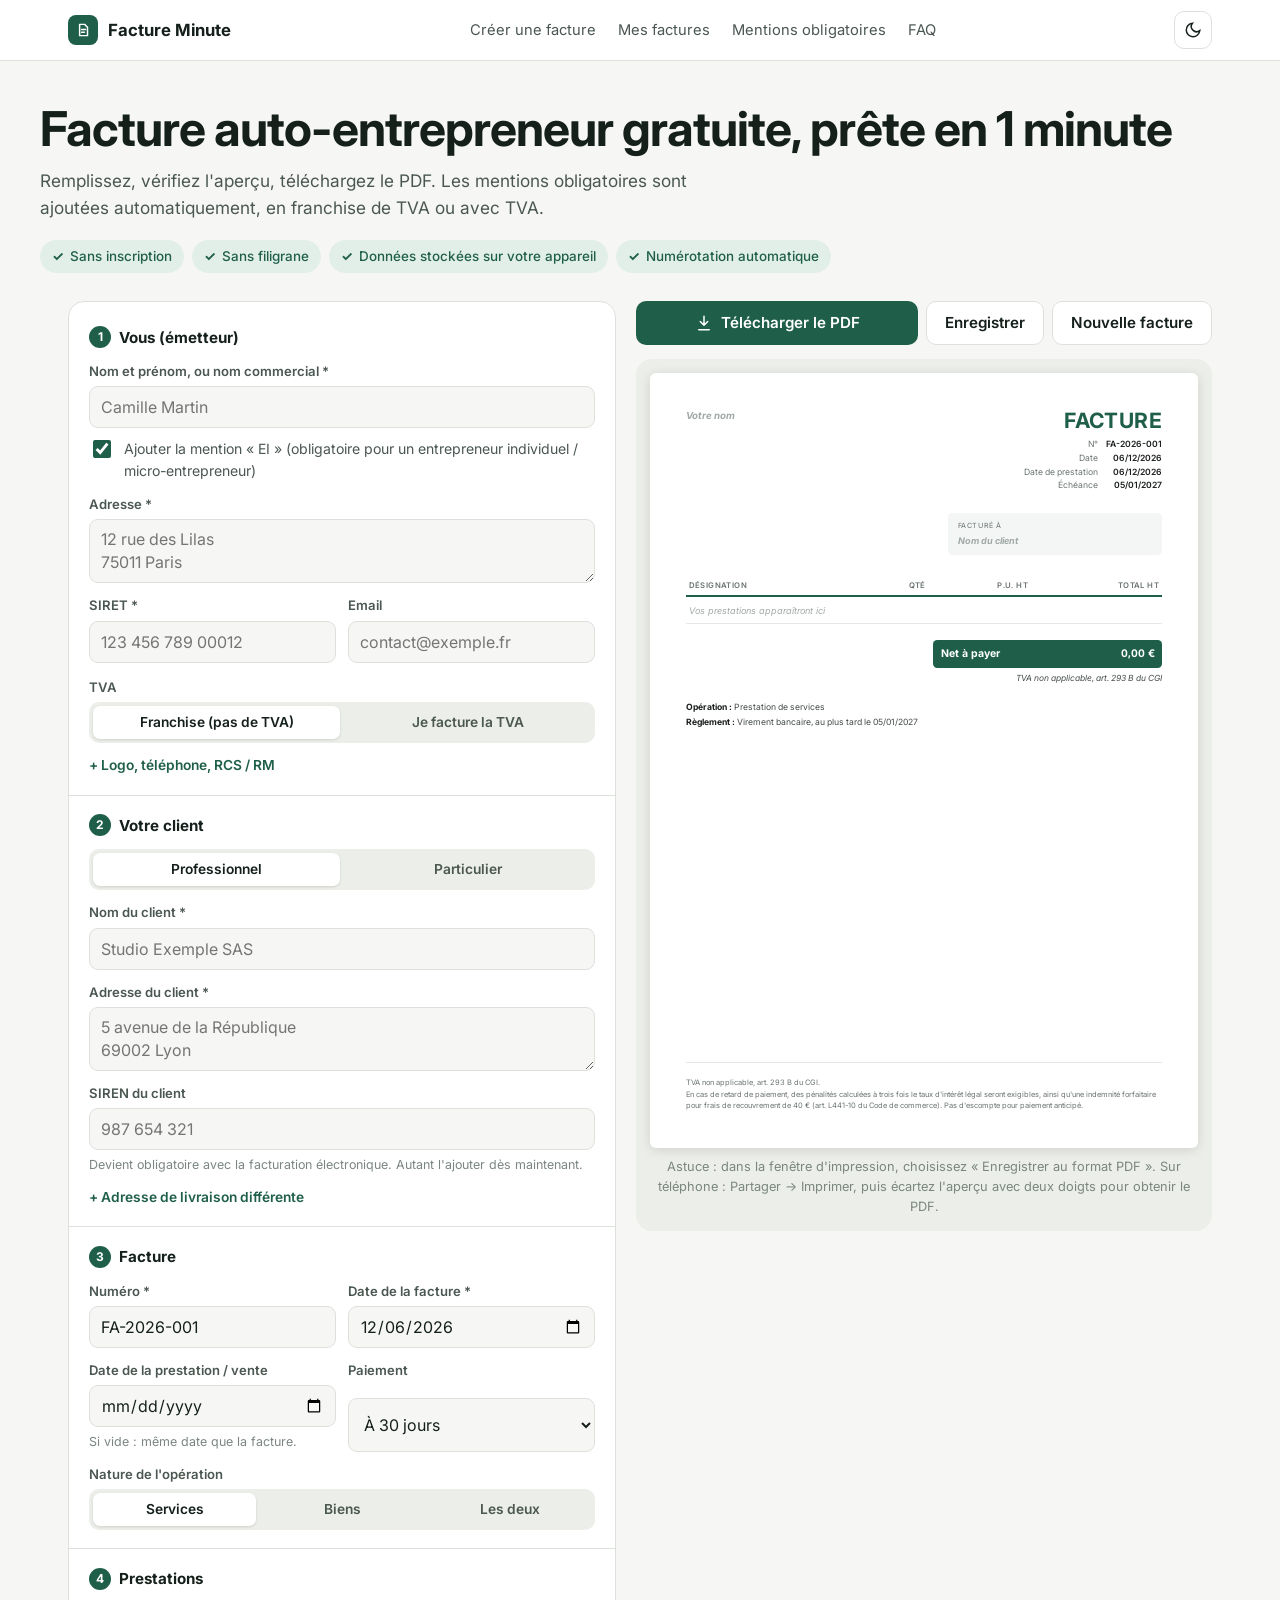
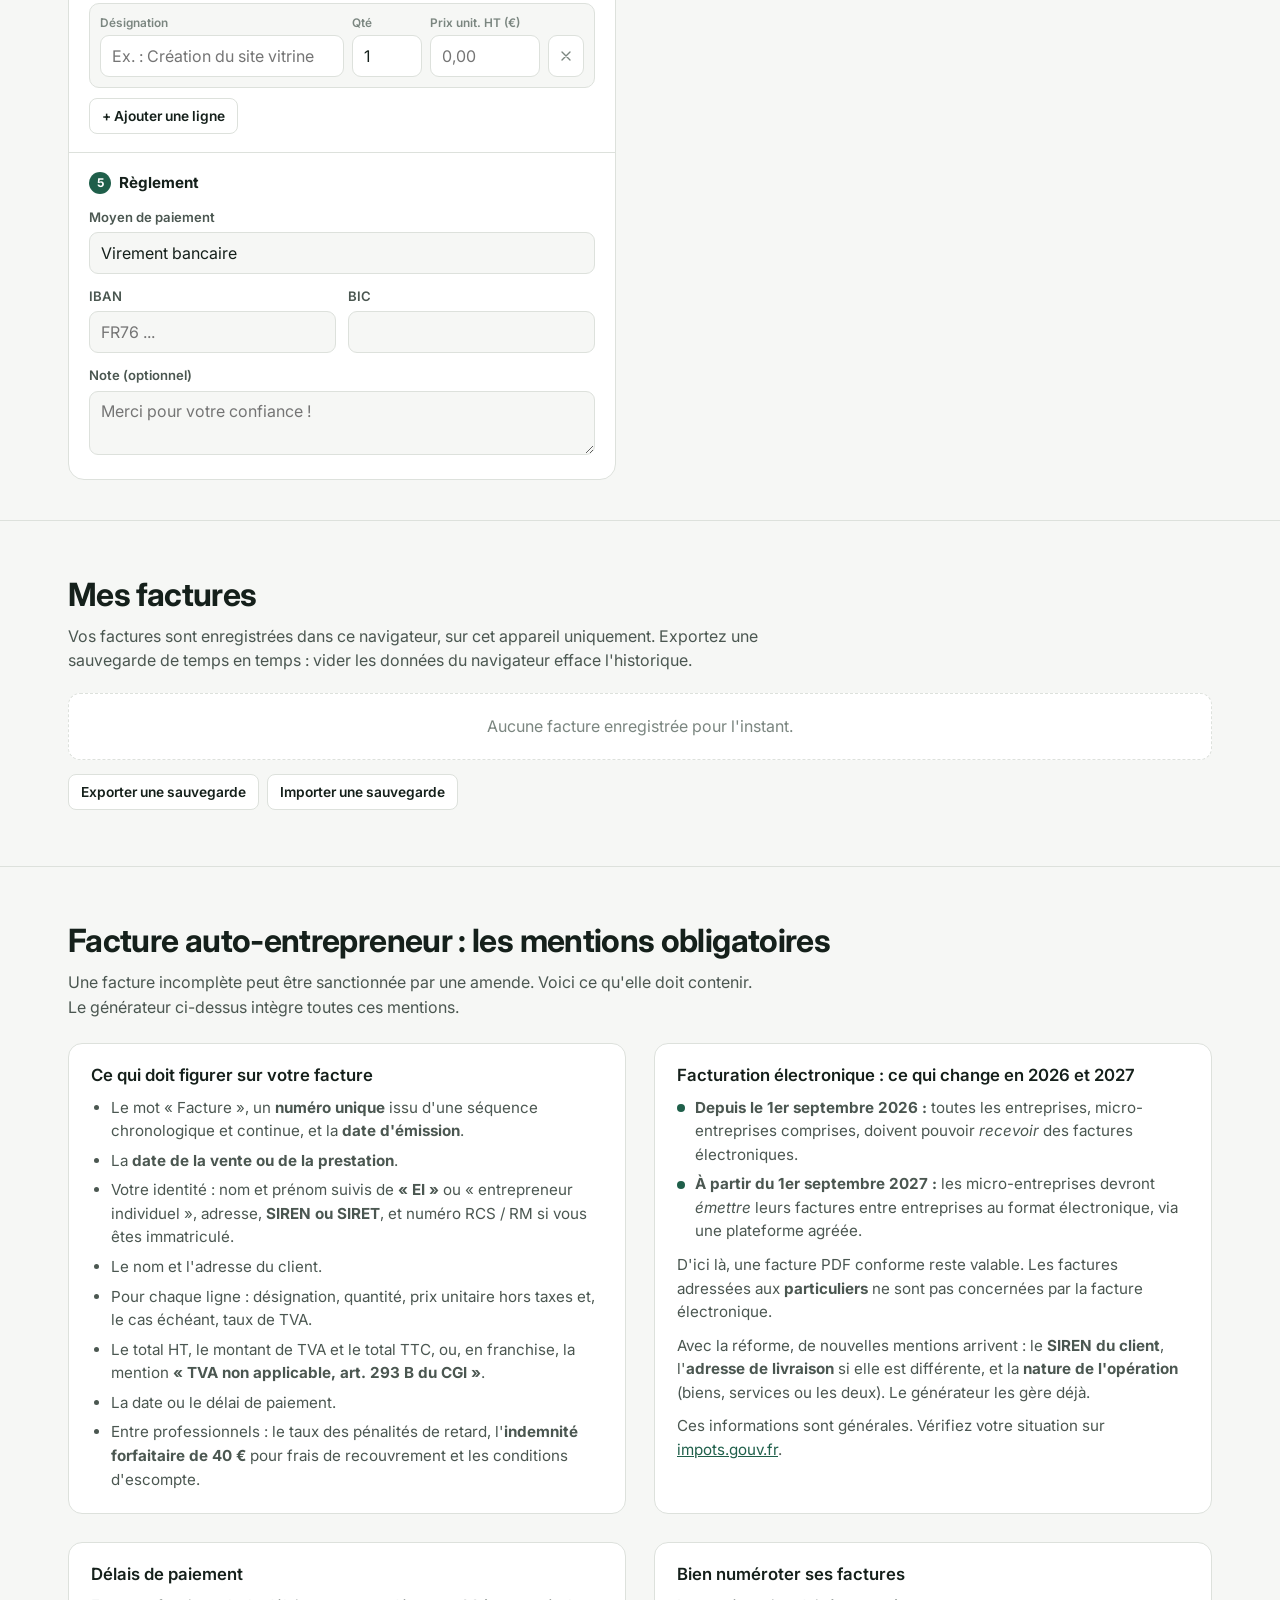
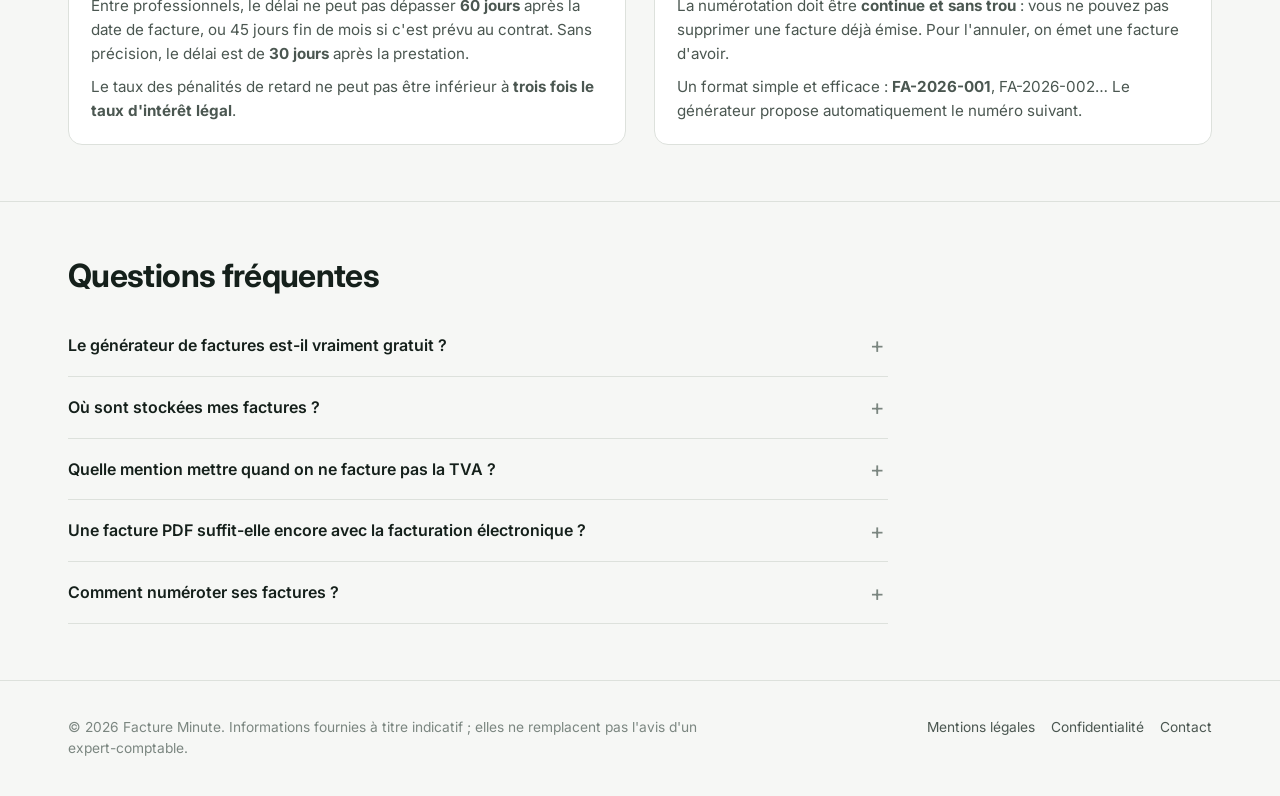
==== commit 543e15f2: "Replace landing page with a free French invoice generator for auto-entrepreneurs Client-side tool: l" ====
--- a/index.html
+++ b/index.html
@@ -1,500 +1,580 @@
 <!doctype html>
-<html lang="en">
+<html lang="fr">
 <head>
 <meta charset="utf-8">
 <meta name="viewport" content="width=device-width, initial-scale=1">
-<title>Halcyon — Get paid faster</title>
-<meta name="description" content="Halcyon is invoicing, payments and client portals for independent professionals. Send an invoice in 30 seconds and get paid in days, not months.">
-<meta property="og:title" content="Halcyon — Get paid faster">
-<meta property="og:description" content="Invoicing, payments and client portals for independent professionals.">
-<meta name="theme-color" content="#0d0f12">
-<link rel="icon" href="data:image/svg+xml,%3Csvg xmlns='http://www.w3.org/2000/svg' viewBox='0 0 32 32'%3E%3Crect width='32' height='32' rx='8' fill='%23e8b04a'/%3E%3Cpath d='M9 22V10h3v4.8h8V10h3v12h-3v-4.6h-8V22z' fill='%230d0f12'/%3E%3C/svg%3E">
+<title>Facture auto-entrepreneur gratuite — Générateur en ligne sans inscription | Facture Minute</title>
+<meta name="description" content="Créez une facture auto-entrepreneur conforme en 1 minute : mentions obligatoires incluses, TVA ou franchise (art. 293 B du CGI), PDF gratuit. Sans inscription, vos données restent sur votre appareil.">
+<!-- Après mise en ligne, décommentez et remplacez par votre vrai domaine :
+<link rel="canonical" href="https://www.votre-domaine.fr/">
+<meta property="og:url" content="https://www.votre-domaine.fr/">
+-->
+<meta property="og:type" content="website">
+<meta property="og:title" content="Facture auto-entrepreneur gratuite en 1 minute">
+<meta property="og:description" content="Générateur de factures conforme, gratuit et sans inscription. PDF prêt à envoyer.">
+<meta name="theme-color" content="#1f5f4a">
+<link rel="icon" href="data:image/svg+xml,%3Csvg xmlns='http://www.w3.org/2000/svg' viewBox='0 0 32 32'%3E%3Crect width='32' height='32' rx='8' fill='%231f5f4a'/%3E%3Cpath d='M10 7h9l4 4v14H10z' fill='none' stroke='%23fff' stroke-width='2.2' stroke-linejoin='round'/%3E%3Cpath d='M13.5 15h6M13.5 19h4' stroke='%23fff' stroke-width='2.2' stroke-linecap='round'/%3E%3C/svg%3E">
 <link rel="preconnect" href="https://fonts.googleapis.com">
 <link rel="preconnect" href="https://fonts.gstatic.com" crossorigin>
-<link href="https://fonts.googleapis.com/css2?family=Fraunces:opsz,wght@9..144,500;9..144,700&family=Inter:wght@400;500;600&display=swap" rel="stylesheet">
+<link href="https://fonts.googleapis.com/css2?family=Inter:wght@400;500;600;700&display=swap" rel="stylesheet">
+
+<script type="application/ld+json">
+{
+  "@context": "https://schema.org",
+  "@type": "WebApplication",
+  "name": "Facture Minute",
+  "applicationCategory": "BusinessApplication",
+  "operatingSystem": "Tous (navigateur web)",
+  "inLanguage": "fr-FR",
+  "description": "Générateur de factures gratuit pour auto-entrepreneurs et freelances : mentions obligatoires, TVA ou franchise en base, export PDF, sans inscription.",
+  "offers": { "@type": "Offer", "price": "0", "priceCurrency": "EUR" }
+}
+</script>
+<script type="application/ld+json">
+{
+  "@context": "https://schema.org",
+  "@type": "FAQPage",
+  "mainEntity": [
+    { "@type": "Question", "name": "Le générateur de factures est-il vraiment gratuit ?",
+      "acceptedAnswer": { "@type": "Answer", "text": "Oui. Vous pouvez créer et télécharger autant de factures que vous voulez, sans inscription et sans filigrane." } },
+    { "@type": "Question", "name": "Où sont stockées mes factures ?",
+      "acceptedAnswer": { "@type": "Answer", "text": "Uniquement dans votre navigateur, sur votre appareil. Rien n'est envoyé sur un serveur. Pensez à exporter une sauvegarde régulièrement, car vider les données du navigateur efface l'historique." } },
+    { "@type": "Question", "name": "Quelle mention mettre quand on ne facture pas la TVA ?",
+      "acceptedAnswer": { "@type": "Answer", "text": "En franchise en base de TVA, la facture doit porter la mention « TVA non applicable, art. 293 B du CGI ». Le générateur l'ajoute automatiquement." } },
+    { "@type": "Question", "name": "Une facture PDF suffit-elle encore avec la facturation électronique ?",
+      "acceptedAnswer": { "@type": "Answer", "text": "Pour les micro-entreprises, l'obligation d'émettre des factures électroniques entre entreprises est prévue au 1er septembre 2027. D'ici là, une facture PDF conforme reste utilisable. Les factures aux particuliers ne relèvent pas de la facture électronique. Vérifiez votre situation sur impots.gouv.fr." } },
+    { "@type": "Question", "name": "Comment numéroter ses factures ?",
+      "acceptedAnswer": { "@type": "Answer", "text": "Chaque facture doit avoir un numéro unique, issu d'une séquence chronologique et continue, sans trou. Par exemple FA-2026-001, FA-2026-002, etc. Le générateur incrémente le numéro automatiquement." } }
+  ]
+}
+</script>
+
 <style>
-/* ====================================================================
-   Design tokens
-   ==================================================================== */
+/* =====================================================================
+   Tokens
+   ===================================================================== */
 :root {
-  --bg: #f7f5f0;
-  --bg-2: #efebe2;
+  --bg: #f6f7f5;
+  --bg-2: #eceee9;
   --surface: #ffffff;
-  --ink: #16181c;
-  --ink-2: #4a4f57;
-  --ink-3: #7a7f88;
-  --line: #e2ddd2;
-  --accent: #b9791a;
+  --ink: #15201b;
+  --ink-2: #4b5751;
+  --ink-3: #7b8680;
+  --line: #dde1dc;
+  --accent: #1f5f4a;
+  --accent-2: #2b7a60;
   --accent-ink: #ffffff;
-  --accent-soft: #f6e7cc;
-  --good: #2f7d4f;
-  --warn: #b0452f;
-  --radius: 14px;
-  --shadow: 0 1px 2px rgba(20,20,20,.04), 0 8px 24px rgba(20,20,20,.06);
-  --serif: "Fraunces", Georgia, "Times New Roman", serif;
+  --accent-soft: #e2efe9;
+  --warn: #b3402a;
+  --warn-soft: #fbe9e4;
+  --radius: 12px;
+  --shadow: 0 1px 2px rgba(15,30,25,.05), 0 8px 28px rgba(15,30,25,.08);
   --sans: "Inter", system-ui, -apple-system, "Segoe UI", Roboto, sans-serif;
   color-scheme: light;
 }
 @media (prefers-color-scheme: dark) {
   :root:not([data-theme="light"]) {
-    --bg: #0d0f12; --bg-2: #14171c; --surface: #181b21; --ink: #f1efe9;
-    --ink-2: #b9bcc3; --ink-3: #868a93; --line: #262a32; --accent: #e8b04a;
-    --accent-ink: #0d0f12; --accent-soft: #2a2216; --good: #5fc28a; --warn: #f08a72;
+    --bg: #0f1412; --bg-2: #151c19; --surface: #1a221f; --ink: #edf2ef; --ink-2: #b4c0ba;
+    --ink-3: #85918b; --line: #2a3530; --accent: #4fb48f; --accent-2: #6cc8a5; --accent-ink: #0c1411;
+    --accent-soft: #1c2f28; --warn: #f0937c; --warn-soft: #3a211b;
     --shadow: 0 1px 2px rgba(0,0,0,.3), 0 10px 30px rgba(0,0,0,.35);
     color-scheme: dark;
   }
 }
 :root[data-theme="dark"] {
-  --bg: #0d0f12; --bg-2: #14171c; --surface: #181b21; --ink: #f1efe9;
-  --ink-2: #b9bcc3; --ink-3: #868a93; --line: #262a32; --accent: #e8b04a;
-  --accent-ink: #0d0f12; --accent-soft: #2a2216; --good: #5fc28a; --warn: #f08a72;
+  --bg: #0f1412; --bg-2: #151c19; --surface: #1a221f; --ink: #edf2ef; --ink-2: #b4c0ba;
+  --ink-3: #85918b; --line: #2a3530; --accent: #4fb48f; --accent-2: #6cc8a5; --accent-ink: #0c1411;
+  --accent-soft: #1c2f28; --warn: #f0937c; --warn-soft: #3a211b;
   --shadow: 0 1px 2px rgba(0,0,0,.3), 0 10px 30px rgba(0,0,0,.35);
   color-scheme: dark;
 }
 
-/* ====================================================================
+/* =====================================================================
    Base
-   ==================================================================== */
+   ===================================================================== */
 *, *::before, *::after { box-sizing: border-box; }
-html { scroll-behavior: smooth; -webkit-text-size-adjust: 100%; }
-@media (prefers-reduced-motion: reduce) { html { scroll-behavior: auto; } * { transition: none !important; animation: none !important; } }
-body {
-  margin: 0; background: var(--bg); color: var(--ink);
-  font: 16px/1.6 var(--sans); -webkit-font-smoothing: antialiased;
-  overflow-x: hidden;
-}
-img, svg { display: block; max-width: 100%; }
-a { color: inherit; }
-h1, h2, h3 { font-family: var(--serif); font-weight: 700; line-height: 1.1; letter-spacing: -.01em; margin: 0; }
-h1 { font-size: clamp(2.4rem, 6vw, 4.4rem); }
-h2 { font-size: clamp(1.8rem, 4vw, 2.8rem); }
-h3 { font-size: 1.2rem; font-family: var(--sans); font-weight: 600; letter-spacing: 0; }
+html { -webkit-text-size-adjust: 100%; scroll-behavior: smooth; }
+@media (prefers-reduced-motion: reduce) { html { scroll-behavior: auto; } * { transition: none !important; } }
+body { margin: 0; background: var(--bg); color: var(--ink); font: 16px/1.55 var(--sans); -webkit-font-smoothing: antialiased; overflow-x: hidden; }
+h1, h2, h3 { line-height: 1.15; letter-spacing: -.02em; margin: 0; }
+h1 { font-size: clamp(1.9rem, 5vw, 3rem); font-weight: 700; }
+h2 { font-size: clamp(1.45rem, 3.4vw, 2rem); font-weight: 700; }
+h3 { font-size: 1.05rem; font-weight: 600; letter-spacing: 0; }
 p { margin: 0; }
-.wrap { width: 100%; max-width: 1120px; margin: 0 auto; padding: 0 16px; }
-@media (min-width: 720px) { .wrap { padding: 0 28px; } }
-section { padding: 88px 0; }
-.eyebrow { font-size: .8rem; font-weight: 600; letter-spacing: .12em; text-transform: uppercase; color: var(--accent); margin-bottom: 14px; }
-.lede { color: var(--ink-2); font-size: 1.125rem; max-width: 60ch; }
-.center { text-align: center; }
-.center .lede { margin-left: auto; margin-right: auto; }
+a { color: var(--accent); }
+.wrap { width: 100%; max-width: 1200px; margin: 0 auto; padding: 0 16px; }
+@media (min-width: 760px) { .wrap { padding: 0 28px; } }
 .sr-only { position: absolute; width: 1px; height: 1px; overflow: hidden; clip: rect(0 0 0 0); white-space: nowrap; }
-:focus-visible { outline: 2px solid var(--accent); outline-offset: 3px; border-radius: 6px; }
+:focus-visible { outline: 2px solid var(--accent); outline-offset: 2px; border-radius: 6px; }
 .skip { position: absolute; left: -9999px; top: 8px; background: var(--ink); color: var(--bg); padding: 8px 14px; border-radius: 8px; z-index: 100; }
 .skip:focus { left: 8px; }
-
-/* Buttons */
+[hidden] { display: none !important; }
+
 .btn {
-  display: inline-flex; align-items: center; justify-content: center; gap: 8px;
-  min-height: 46px; padding: 0 22px; border-radius: 999px; border: 1px solid transparent;
-  font: 600 .95rem var(--sans); text-decoration: none; cursor: pointer;
-  transition: transform .15s ease, background .15s ease, border-color .15s ease;
+  display: inline-flex; align-items: center; justify-content: center; gap: 8px; min-height: 44px; padding: 0 18px;
+  border-radius: 10px; border: 1px solid transparent; font: 600 .95rem var(--sans); cursor: pointer; text-decoration: none;
+  transition: background .15s, border-color .15s, transform .1s;
 }
 .btn:active { transform: translateY(1px); }
+.btn svg { width: 18px; height: 18px; flex: none; }
 .btn-primary { background: var(--accent); color: var(--accent-ink); }
-.btn-primary:hover { filter: brightness(1.06); }
-.btn-ghost { background: transparent; color: var(--ink); border-color: var(--line); }
+.btn-primary:hover { background: var(--accent-2); }
+.btn-ghost { background: var(--surface); color: var(--ink); border-color: var(--line); }
 .btn-ghost:hover { border-color: var(--ink-3); }
-
-/* ====================================================================
-   Header
-   ==================================================================== */
-header.site {
-  position: sticky; top: 0; z-index: 50;
-  background: color-mix(in srgb, var(--bg) 85%, transparent);
-  backdrop-filter: saturate(1.4) blur(12px); -webkit-backdrop-filter: saturate(1.4) blur(12px);
-  border-bottom: 1px solid transparent; transition: border-color .2s;
+.btn-sm { min-height: 36px; padding: 0 12px; font-size: .86rem; border-radius: 8px; }
+.btn-link { background: none; border: 0; color: var(--accent); font: 600 .9rem var(--sans); cursor: pointer; padding: 6px 2px; }
+.btn-danger { color: var(--warn); }
+
+/* =====================================================================
+   Header + hero
+   ===================================================================== */
+header.site { border-bottom: 1px solid var(--line); background: var(--surface); }
+.nav { display: flex; align-items: center; justify-content: space-between; gap: 12px; height: 60px; }
+.logo { display: flex; align-items: center; gap: 10px; font-weight: 700; font-size: 1.05rem; color: var(--ink); text-decoration: none; }
+.logo-mark { width: 30px; height: 30px; border-radius: 8px; background: var(--accent); display: grid; place-items: center; }
+.nav-links { display: none; gap: 22px; font-size: .92rem; }
+.nav-links a { color: var(--ink-2); text-decoration: none; }
+.nav-links a:hover { color: var(--ink); }
+@media (min-width: 860px) { .nav-links { display: flex; } }
+.icon-btn { width: 38px; height: 38px; border-radius: 10px; border: 1px solid var(--line); background: transparent; color: var(--ink); display: grid; place-items: center; cursor: pointer; }
+.icon-btn svg { width: 18px; height: 18px; }
+
+.hero { padding: 40px 0 28px; }
+.hero p.lede { color: var(--ink-2); font-size: 1.08rem; margin-top: 12px; max-width: 62ch; }
+.badges { display: flex; flex-wrap: wrap; gap: 8px; margin-top: 18px; }
+.badge { display: inline-flex; align-items: center; gap: 6px; font-size: .84rem; font-weight: 500; background: var(--accent-soft); color: var(--accent); padding: 6px 12px; border-radius: 999px; }
+.badge::before { content: "✓"; font-weight: 700; }
+
+/* =====================================================================
+   Tool
+   ===================================================================== */
+.tool { display: grid; gap: 20px; align-items: start; padding-bottom: 40px; }
+@media (min-width: 1040px) { .tool { grid-template-columns: minmax(0, 1fr) minmax(0, 1.05fr); } }
+.panel { background: var(--surface); border: 1px solid var(--line); border-radius: 16px; }
+.form { padding: 6px 0; }
+fieldset { border: 0; margin: 0; padding: 18px 20px; border-bottom: 1px solid var(--line); min-width: 0; }
+fieldset:last-of-type { border-bottom: 0; }
+legend { font-weight: 700; font-size: .95rem; padding: 0; margin-bottom: 12px; display: flex; align-items: center; gap: 8px; float: left; width: 100%; }
+legend + * { clear: both; }
+legend .num { width: 22px; height: 22px; border-radius: 50%; background: var(--accent); color: var(--accent-ink); font-size: .75rem; display: grid; place-items: center; flex: none; }
+.grid-2 { display: grid; gap: 12px; }
+@media (min-width: 560px) { .grid-2 { grid-template-columns: 1fr 1fr; } }
+.field { display: grid; gap: 5px; min-width: 0; }
+.field + .field, .grid-2 + .field, .field + .grid-2, .grid-2 + .grid-2, .seg + .field, .field + .seg, .seg + .grid-2, .grid-2 + .seg, .check + .field, .field + .check, details.more { margin-top: 12px; }
+.grid-2 > .field { margin-top: 0; }
+.field > span { font-size: .82rem; font-weight: 600; color: var(--ink-2); }
+.field small { color: var(--ink-3); font-size: .78rem; }
+input[type="text"], input[type="email"], input[type="tel"], input[type="number"], input[type="date"], select, textarea {
+  width: 100%; min-height: 42px; border: 1px solid var(--line); border-radius: 9px; background: var(--bg);
+  color: var(--ink); font: 16px var(--sans); padding: 8px 11px; min-width: 0;
 }
-header.site.scrolled { border-bottom-color: var(--line); }
-.nav { display: flex; align-items: center; justify-content: space-between; height: 66px; gap: 16px; }
-.logo { display: flex; align-items: center; gap: 10px; font: 700 1.2rem var(--serif); text-decoration: none; }
-.logo-mark { width: 30px; height: 30px; border-radius: 8px; background: var(--accent); display: grid; place-items: center; }
-.logo-mark svg { width: 18px; height: 18px; }
-.nav-links { display: none; gap: 28px; font-size: .95rem; color: var(--ink-2); }
-.nav-links a { text-decoration: none; }
-.nav-links a:hover { color: var(--ink); }
-.nav-actions { display: flex; align-items: center; gap: 8px; }
-.icon-btn { width: 40px; height: 40px; border-radius: 999px; border: 1px solid var(--line); background: transparent; color: var(--ink); display: grid; place-items: center; cursor: pointer; }
-.icon-btn svg { width: 18px; height: 18px; }
-.nav .btn { min-height: 40px; padding: 0 16px; }
-@media (min-width: 860px) { .nav-links { display: flex; } }
-@media (max-width: 420px) { .nav .btn-ghost { display: none; } }
-
-/* ====================================================================
-   Hero
-   ==================================================================== */
-.hero { padding: 72px 0 64px; position: relative; }
-.hero-grid { display: grid; gap: 48px; align-items: center; }
-@media (min-width: 960px) { .hero-grid { grid-template-columns: 1.05fr .95fr; } }
-.hero h1 em { font-style: italic; color: var(--accent); }
-.hero .lede { margin-top: 20px; }
-.cta-row { display: flex; flex-wrap: wrap; gap: 12px; margin-top: 32px; }
-.trust { display: flex; flex-wrap: wrap; gap: 6px 18px; margin-top: 22px; font-size: .88rem; color: var(--ink-3); }
-.trust span::before { content: "✓"; color: var(--good); margin-right: 6px; font-weight: 700; }
-
-/* Invoice mock */
-.mock {
-  background: var(--surface); border: 1px solid var(--line); border-radius: 18px; box-shadow: var(--shadow);
-  padding: 24px; position: relative; max-width: 480px; justify-self: center; width: 100%;
+textarea { min-height: 64px; resize: vertical; line-height: 1.4; }
+input:focus, select:focus, textarea:focus { outline: none; border-color: var(--accent); box-shadow: 0 0 0 3px var(--accent-soft); }
+input[aria-invalid="true"], textarea[aria-invalid="true"] { border-color: var(--warn); }
+.seg { display: grid; grid-auto-flow: column; grid-auto-columns: 1fr; gap: 4px; padding: 4px; background: var(--bg-2); border-radius: 10px; }
+.seg label { position: relative; }
+.seg input { position: absolute; opacity: 0; inset: 0; cursor: pointer; }
+.seg span { display: block; text-align: center; padding: 8px 6px; border-radius: 7px; font-size: .86rem; font-weight: 600; color: var(--ink-2); line-height: 1.25; }
+.seg input:checked + span { background: var(--surface); color: var(--ink); box-shadow: 0 1px 3px rgba(0,0,0,.12); }
+.seg input:focus-visible + span { outline: 2px solid var(--accent); }
+.check { display: flex; gap: 10px; align-items: flex-start; font-size: .88rem; color: var(--ink-2); cursor: pointer; }
+.check input { width: 18px; height: 18px; margin-top: 2px; accent-color: var(--accent); flex: none; }
+details.more summary { cursor: pointer; font-size: .86rem; font-weight: 600; color: var(--accent); list-style: none; }
+details.more summary::-webkit-details-marker { display: none; }
+details.more summary::before { content: "+ "; }
+details.more[open] summary::before { content: "− "; }
+details.more[open] summary { margin-bottom: 12px; }
+.logo-row { display: flex; align-items: center; gap: 12px; flex-wrap: wrap; }
+.logo-row img { max-height: 44px; max-width: 120px; border-radius: 6px; border: 1px solid var(--line); background: #fff; }
+
+/* Lines */
+.lines { display: grid; gap: 10px; }
+.line { display: grid; gap: 8px; grid-template-columns: 1fr 1fr 36px; background: var(--bg); border: 1px solid var(--line); border-radius: 10px; padding: 10px; }
+.line .desc { grid-column: 1 / -1; }
+.line .vat { grid-column: 1 / 3; }
+.line .del { grid-row: 2; grid-column: 3; align-self: end; }
+.line.has-vat .del { grid-row: 3; }
+.line label { display: grid; gap: 3px; font-size: .74rem; font-weight: 600; color: var(--ink-3); min-width: 0; }
+.line input, .line select { background: var(--surface); }
+@media (min-width: 620px) {
+  .line { grid-template-columns: minmax(0, 1fr) 70px 110px 36px; align-items: end; }
+  .line.has-vat { grid-template-columns: minmax(0, 1fr) 70px 110px 84px 36px; }
+  .line .desc, .line .vat { grid-column: auto; }
+  .line .del, .line.has-vat .del { grid-row: auto; grid-column: auto; }
 }
-.mock-head { display: flex; justify-content: space-between; align-items: flex-start; gap: 12px; }
-.mock-head small { color: var(--ink-3); display: block; font-size: .78rem; }
-.mock-head strong { font-size: 1.05rem; }
-.pill { font-size: .75rem; font-weight: 600; padding: 4px 10px; border-radius: 999px; background: var(--accent-soft); color: var(--accent); white-space: nowrap; }
-.pill.paid { background: color-mix(in srgb, var(--good) 16%, transparent); color: var(--good); }
-.mock table { width: 100%; border-collapse: collapse; margin: 20px 0 14px; font-size: .9rem; }
-.mock td { padding: 10px 0; border-bottom: 1px dashed var(--line); }
-.mock td:last-child { text-align: right; font-variant-numeric: tabular-nums; }
-.mock-total { display: flex; justify-content: space-between; align-items: baseline; font-weight: 600; }
-.mock-total b { font: 700 1.8rem var(--serif); font-variant-numeric: tabular-nums; }
-.mock-pay { margin-top: 18px; width: 100%; }
-.toast {
-  position: absolute; right: -8px; bottom: -22px; background: var(--ink); color: var(--bg);
-  padding: 12px 16px; border-radius: 12px; font-size: .85rem; box-shadow: var(--shadow);
-  display: flex; gap: 10px; align-items: center; opacity: 0; transform: translateY(8px);
-  transition: opacity .4s, transform .4s;
+.del { width: 36px; height: 42px; border: 1px solid var(--line); border-radius: 9px; background: var(--surface); color: var(--ink-3); cursor: pointer; display: grid; place-items: center; }
+.del:hover { color: var(--warn); border-color: var(--warn); }
+.del svg { width: 16px; height: 16px; }
+.add-line { margin-top: 10px; }
+
+/* Preview side */
+.side { display: grid; gap: 14px; }
+@media (min-width: 1040px) { .side { position: sticky; top: 16px; } }
+.actions { display: flex; flex-wrap: wrap; gap: 8px; }
+.actions .btn-primary { flex: 1 1 220px; }
+.errors { background: var(--warn-soft); color: var(--warn); border-radius: 10px; padding: 12px 14px; font-size: .9rem; }
+.errors ul { margin: 6px 0 0; padding-left: 18px; }
+.preview-wrap { background: var(--bg-2); border-radius: 16px; padding: 14px; }
+.preview-note { font-size: .8rem; color: var(--ink-3); margin-top: 10px; text-align: center; }
+
+/* The invoice sheet — always paper colored */
+.sheet {
+  container-type: inline-size; background: #fff; color: #1b1f1d; border-radius: 6px; box-shadow: 0 2px 12px rgba(0,0,0,.12);
+  aspect-ratio: 210 / 297; overflow: hidden; width: 100%;
 }
-.toast.show { opacity: 1; transform: none; }
-.toast i { width: 8px; height: 8px; border-radius: 50%; background: var(--good); display: inline-block; }
-@media (max-width: 520px) { .toast { right: 8px; } }
-
-/* ====================================================================
-   Logos / stats
-   ==================================================================== */
-.stats { border-top: 1px solid var(--line); border-bottom: 1px solid var(--line); padding: 36px 0; background: var(--bg-2); }
-.stats-grid { display: grid; grid-template-columns: repeat(2, 1fr); gap: 24px; text-align: center; }
-@media (min-width: 720px) { .stats-grid { grid-template-columns: repeat(4, 1fr); } }
-.stat b { display: block; font: 700 2rem var(--serif); font-variant-numeric: tabular-nums; }
-.stat span { color: var(--ink-3); font-size: .9rem; }
-
-/* ====================================================================
-   Features
-   ==================================================================== */
-.features-grid { display: grid; gap: 18px; margin-top: 48px; }
-@media (min-width: 720px) { .features-grid { grid-template-columns: repeat(2, 1fr); } }
-@media (min-width: 1000px) { .features-grid { grid-template-columns: repeat(3, 1fr); } }
-.card { background: var(--surface); border: 1px solid var(--line); border-radius: var(--radius); padding: 26px; }
-.card .ico { width: 42px; height: 42px; border-radius: 10px; background: var(--accent-soft); color: var(--accent); display: grid; place-items: center; margin-bottom: 18px; }
-.card .ico svg { width: 22px; height: 22px; }
-.card p { color: var(--ink-2); margin-top: 8px; font-size: .96rem; }
-
-/* Steps */
-.steps { display: grid; gap: 28px; margin-top: 48px; counter-reset: step; }
-@media (min-width: 860px) { .steps { grid-template-columns: repeat(3, 1fr); } }
-.step { counter-increment: step; padding-top: 22px; border-top: 2px solid var(--ink); }
-.step::before { content: "0" counter(step); font: 700 .85rem var(--sans); color: var(--accent); letter-spacing: .1em; display: block; margin-bottom: 10px; }
-.step p { color: var(--ink-2); margin-top: 8px; }
-
-/* ====================================================================
-   Pricing
-   ==================================================================== */
-#pricing { background: var(--bg-2); border-top: 1px solid var(--line); border-bottom: 1px solid var(--line); }
-.billing { display: inline-flex; margin-top: 28px; padding: 4px; border: 1px solid var(--line); border-radius: 999px; background: var(--surface); }
-.billing button { border: 0; background: transparent; color: var(--ink-2); font: 600 .9rem var(--sans); padding: 8px 18px; border-radius: 999px; cursor: pointer; min-height: 38px; }
-.billing button[aria-pressed="true"] { background: var(--ink); color: var(--bg); }
-.billing .save { color: var(--good); font-size: .78rem; margin-left: 4px; }
-.billing button[aria-pressed="true"] .save { color: inherit; opacity: .8; }
-.plans { display: grid; gap: 18px; margin-top: 40px; text-align: left; }
-@media (min-width: 900px) { .plans { grid-template-columns: repeat(3, 1fr); align-items: stretch; } }
-.plan { background: var(--surface); border: 1px solid var(--line); border-radius: 18px; padding: 30px; display: flex; flex-direction: column; }
-.plan.featured { border: 2px solid var(--accent); position: relative; box-shadow: var(--shadow); }
-.plan.featured::before { content: "Most popular"; position: absolute; top: -13px; left: 28px; background: var(--accent); color: var(--accent-ink); font-size: .75rem; font-weight: 600; padding: 4px 12px; border-radius: 999px; }
-.plan h3 { font-size: 1.05rem; }
-.plan .desc { color: var(--ink-3); font-size: .92rem; margin-top: 4px; min-height: 2.9em; }
-.price { margin: 20px 0 6px; display: flex; align-items: baseline; gap: 6px; }
-.price b { font: 700 2.8rem var(--serif); font-variant-numeric: tabular-nums; }
-.price span { color: var(--ink-3); font-size: .9rem; }
-.price-note { color: var(--ink-3); font-size: .82rem; min-height: 1.3em; }
-.plan ul { list-style: none; padding: 0; margin: 22px 0 28px; display: grid; gap: 10px; font-size: .94rem; flex: 1; }
-.plan li { display: flex; gap: 10px; color: var(--ink-2); }
-.plan li::before { content: ""; flex: none; width: 18px; height: 18px; margin-top: 3px; border-radius: 50%; background: var(--accent-soft) url("data:image/svg+xml,%3Csvg xmlns='http://www.w3.org/2000/svg' viewBox='0 0 20 20'%3E%3Cpath d='M5 10.5l3 3 7-7' fill='none' stroke='%23b9791a' stroke-width='2.4' stroke-linecap='round' stroke-linejoin='round'/%3E%3C/svg%3E") center/12px no-repeat; }
-.plan .btn { width: 100%; }
-
-/* ====================================================================
-   Revenue planner
-   ==================================================================== */
-.planner { display: grid; gap: 24px; margin-top: 44px; }
-@media (min-width: 960px) { .planner { grid-template-columns: 360px 1fr; } }
-.controls { display: grid; gap: 20px; align-content: start; }
-.field label { display: flex; justify-content: space-between; gap: 10px; font-size: .9rem; font-weight: 500; margin-bottom: 8px; }
-.field output { font-variant-numeric: tabular-nums; color: var(--accent); font-weight: 600; }
-input[type="range"] { width: 100%; accent-color: var(--accent); height: 28px; }
-.results { display: grid; gap: 18px; min-width: 0; }
-.kpis { display: grid; grid-template-columns: repeat(2, 1fr); gap: 12px; }
-@media (min-width: 640px) { .kpis { grid-template-columns: repeat(4, 1fr); } }
-.kpi { background: var(--bg-2); border-radius: 12px; padding: 14px 16px; min-width: 0; }
-.kpi small { display: block; color: var(--ink-3); font-size: .78rem; }
-.kpi b { font: 700 1.35rem var(--serif); font-variant-numeric: tabular-nums; overflow-wrap: anywhere; }
-.chart { width: 100%; height: auto; }
-.chart .grid line { stroke: var(--line); }
-.chart text { fill: var(--ink-3); font: 11px var(--sans); }
-.chart .area { fill: var(--accent); opacity: .14; }
-.chart .line { fill: none; stroke: var(--accent); stroke-width: 2.5; stroke-linejoin: round; }
-.chart .ceil { stroke: var(--ink-3); stroke-dasharray: 4 4; stroke-width: 1.2; }
-.reality { border-left: 3px solid var(--accent); padding: 4px 0 4px 16px; color: var(--ink-2); font-size: .95rem; }
-.reality strong { color: var(--ink); }
-
-/* ====================================================================
-   Testimonials
-   ==================================================================== */
-.quotes { display: grid; gap: 18px; margin-top: 44px; }
-@media (min-width: 860px) { .quotes { grid-template-columns: repeat(3, 1fr); } }
-blockquote { margin: 0; }
-blockquote p { font: 500 1.12rem/1.5 var(--serif); }
-blockquote footer { margin-top: 18px; color: var(--ink-3); font-size: .88rem; }
-blockquote footer b { color: var(--ink); display: block; font-weight: 600; }
-.note { font-size: .78rem; color: var(--ink-3); margin-top: 18px; text-align: center; }
-
-/* ====================================================================
-   FAQ
-   ==================================================================== */
-.faq { max-width: 760px; margin: 40px auto 0; }
-details { border-bottom: 1px solid var(--line); }
-summary { list-style: none; cursor: pointer; padding: 22px 36px 22px 0; font-weight: 600; position: relative; }
-summary::-webkit-details-marker { display: none; }
-summary::after { content: "+"; position: absolute; right: 4px; top: 50%; transform: translateY(-50%); font: 400 1.5rem var(--sans); color: var(--ink-3); transition: transform .2s; }
-details[open] summary::after { transform: translateY(-50%) rotate(45deg); }
-details p { color: var(--ink-2); padding: 0 0 22px; }
-
-/* ====================================================================
-   CTA + footer
-   ==================================================================== */
-.final { background: var(--ink); color: var(--bg); border-radius: 24px; padding: 56px 24px; text-align: center; }
-.final .lede { color: color-mix(in srgb, var(--bg) 75%, transparent); margin: 16px auto 0; }
-.signup { display: flex; flex-wrap: wrap; gap: 10px; justify-content: center; margin: 30px auto 0; max-width: 480px; }
-.signup input {
-  flex: 1 1 240px; min-height: 48px; border-radius: 999px; border: 1px solid color-mix(in srgb, var(--bg) 25%, transparent);
-  background: transparent; color: var(--bg); padding: 0 20px; font: 1rem var(--sans); min-width: 0;
+.inv { font-size: clamp(7px, 1.75cqw, 13px); padding: 6.5cqw 6.5cqw; line-height: 1.45; min-height: 100%; display: flex; flex-direction: column; font-family: var(--sans); }
+.inv-top { display: flex; justify-content: space-between; gap: 2em; align-items: flex-start; }
+.inv-logo { max-height: 5em; max-width: 14em; margin-bottom: .8em; }
+.inv-from { font-size: .92em; color: #444b48; }
+.inv-from b { color: #1b1f1d; font-size: 1.1em; display: block; margin-bottom: .2em; }
+.inv-title { text-align: right; }
+.inv-title h2 { font-size: 2.2em; letter-spacing: .02em; color: #1f5f4a; font-weight: 700; }
+.inv-title dl { margin: .6em 0 0; display: grid; grid-template-columns: auto auto; gap: .15em 1em; justify-content: end; font-size: .9em; }
+.inv-title dt { color: #6b7470; }
+.inv-title dd { margin: 0; font-weight: 600; text-align: right; }
+.inv-to { margin-top: 2.2em; display: flex; justify-content: flex-end; }
+.inv-to div { min-width: 45%; background: #f3f6f4; border-radius: .5em; padding: .9em 1.1em; font-size: .95em; }
+.inv-to small { display: block; color: #6b7470; text-transform: uppercase; letter-spacing: .08em; font-size: .78em; margin-bottom: .3em; }
+.inv-to b { display: block; }
+.inv table { width: 100%; border-collapse: collapse; margin-top: 2.2em; font-size: .95em; }
+.inv th { text-align: left; font-weight: 600; color: #6b7470; font-size: .85em; text-transform: uppercase; letter-spacing: .05em; padding: .6em .4em; border-bottom: 2px solid #1f5f4a; }
+.inv td { padding: .7em .4em; border-bottom: 1px solid #e3e7e5; vertical-align: top; }
+.inv .r { text-align: right; white-space: nowrap; font-variant-numeric: tabular-nums; }
+.inv td.d { white-space: pre-wrap; word-break: break-word; }
+.inv-totals { margin-left: auto; margin-top: 1.2em; min-width: 48%; font-size: .98em; }
+.inv-totals div { display: flex; justify-content: space-between; gap: 2em; padding: .3em .4em; font-variant-numeric: tabular-nums; }
+.inv-totals .grand { background: #1f5f4a; color: #fff; border-radius: .4em; font-weight: 700; font-size: 1.12em; padding: .6em .7em; margin-top: .4em; }
+.inv-vatnote { text-align: right; font-size: .88em; color: #444b48; margin-top: .5em; font-style: italic; }
+.inv-pay { margin-top: 2em; font-size: .9em; color: #444b48; display: grid; gap: .3em; }
+.inv-pay b { color: #1b1f1d; }
+.inv-notes { margin-top: 1.2em; font-size: .9em; white-space: pre-wrap; color: #444b48; }
+.inv-legal { margin-top: auto; padding-top: 2em; font-size: .78em; color: #6b7470; border-top: 1px solid #e3e7e5; display: grid; gap: .25em; }
+.inv-empty { color: #a1a9a5; font-style: italic; }
+
+/* =====================================================================
+   Content sections
+   ===================================================================== */
+section.block { padding: 56px 0; border-top: 1px solid var(--line); }
+.block .intro { color: var(--ink-2); margin-top: 10px; max-width: 70ch; }
+.history { margin-top: 20px; display: grid; gap: 8px; }
+.hrow { display: grid; grid-template-columns: 1fr auto; gap: 6px 14px; align-items: center; background: var(--surface); border: 1px solid var(--line); border-radius: 12px; padding: 12px 14px; }
+.hrow .meta { min-width: 0; }
+.hrow .meta b { display: block; }
+.hrow .meta span { color: var(--ink-3); font-size: .86rem; overflow-wrap: anywhere; }
+.hrow .amt { font-weight: 700; font-variant-numeric: tabular-nums; text-align: right; }
+.hrow .ops { grid-column: 1 / -1; display: flex; flex-wrap: wrap; gap: 4px 14px; }
+.empty { color: var(--ink-3); background: var(--surface); border: 1px dashed var(--line); border-radius: 12px; padding: 20px; text-align: center; }
+.backup { display: flex; flex-wrap: wrap; gap: 8px; margin-top: 14px; align-items: center; }
+.backup small { color: var(--ink-3); }
+
+.partners { display: grid; gap: 14px; margin-top: 22px; }
+@media (min-width: 760px) { .partners { grid-template-columns: repeat(auto-fill, minmax(300px, 1fr)); } }
+.partner { background: var(--surface); border: 1px solid var(--line); border-radius: 14px; padding: 20px; display: flex; flex-direction: column; gap: 8px; }
+.partner .tag { font-size: .74rem; font-weight: 600; text-transform: uppercase; letter-spacing: .08em; color: var(--accent); }
+.partner p { color: var(--ink-2); font-size: .94rem; flex: 1; }
+.partner .btn { align-self: flex-start; margin-top: 6px; }
+.disclose { font-size: .8rem; color: var(--ink-3); margin-top: 12px; }
+
+.guide { display: grid; gap: 28px; margin-top: 24px; }
+@media (min-width: 900px) { .guide { grid-template-columns: 1fr 1fr; } }
+.guide article { background: var(--surface); border: 1px solid var(--line); border-radius: 14px; padding: 22px; }
+.guide h3 { margin-bottom: 10px; }
+.guide ul { margin: 0; padding-left: 20px; color: var(--ink-2); display: grid; gap: 6px; font-size: .95rem; }
+.guide p { color: var(--ink-2); font-size: .95rem; }
+.guide p + p, .guide p + ul, .guide ul + p { margin-top: 10px; }
+.timeline { list-style: none; padding: 0 !important; }
+.timeline li { padding-left: 18px; position: relative; }
+.timeline li::before { content: ""; position: absolute; left: 0; top: .55em; width: 8px; height: 8px; border-radius: 50%; background: var(--accent); }
+
+.faq { margin-top: 20px; max-width: 820px; }
+.faq details { border-bottom: 1px solid var(--line); }
+.faq summary { list-style: none; cursor: pointer; padding: 18px 32px 18px 0; font-weight: 600; position: relative; }
+.faq summary::-webkit-details-marker { display: none; }
+.faq summary::after { content: "+"; position: absolute; right: 4px; top: 50%; transform: translateY(-50%); font-size: 1.4rem; font-weight: 400; color: var(--ink-3); }
+.faq details[open] summary::after { content: "−"; }
+.faq details p { color: var(--ink-2); padding-bottom: 18px; }
+
+footer.site { padding: 36px 0 90px; border-top: 1px solid var(--line); color: var(--ink-3); font-size: .86rem; }
+.foot { display: flex; flex-wrap: wrap; justify-content: space-between; gap: 14px; }
+.foot nav { display: flex; flex-wrap: wrap; gap: 16px; }
+.foot a { color: var(--ink-2); text-decoration: none; }
+.foot p { max-width: 70ch; }
+@media (min-width: 1040px) { footer.site { padding-bottom: 36px; } }
+
+/* Mobile sticky action bar */
+.mbar { position: fixed; left: 0; right: 0; bottom: 0; z-index: 40; background: var(--surface); border-top: 1px solid var(--line); padding: 10px 16px calc(10px + env(safe-area-inset-bottom)); display: flex; gap: 8px; align-items: center; }
+.mbar .total { flex: 1; min-width: 0; font-size: .8rem; color: var(--ink-3); }
+.mbar .total b { display: block; color: var(--ink); font-size: 1.05rem; font-variant-numeric: tabular-nums; }
+@media (min-width: 1040px) { .mbar { display: none; } }
+
+/* Dialog */
+dialog { border: 0; border-radius: 18px; padding: 0; width: min(460px, calc(100vw - 32px)); background: var(--surface); color: var(--ink); box-shadow: var(--shadow); }
+dialog::backdrop { background: rgba(10, 20, 15, .55); }
+.dlg { padding: 26px 22px 22px; display: grid; gap: 14px; }
+.dlg .ok { width: 48px; height: 48px; border-radius: 50%; background: var(--accent-soft); color: var(--accent); display: grid; place-items: center; font-size: 1.4rem; font-weight: 700; }
+.dlg p { color: var(--ink-2); font-size: .95rem; }
+.dlg .partner { padding: 16px; }
+.dlg-actions { display: flex; flex-wrap: wrap; gap: 8px; }
+.dlg-actions .btn { flex: 1 1 140px; }
+
+.toast { position: fixed; left: 50%; bottom: 90px; transform: translate(-50%, 20px); background: var(--ink); color: var(--bg); padding: 10px 16px; border-radius: 10px; font-size: .9rem; opacity: 0; pointer-events: none; transition: opacity .25s, transform .25s; z-index: 60; max-width: calc(100vw - 32px); }
+.toast.show { opacity: 1; transform: translate(-50%, 0); }
+
+/* =====================================================================
+   Print: only the invoice
+   ===================================================================== */
+#printArea { display: none; }
+@media print {
+  @page { size: A4; margin: 0; }
+  html, body { background: #fff !important; }
+  body > *:not(#printArea) { display: none !important; }
+  #printArea { display: block; }
+  #printArea .sheet { box-shadow: none; border-radius: 0; aspect-ratio: auto; width: 210mm; min-height: 297mm; overflow: visible; }
+  #printArea .inv { font-size: 10pt; padding: 16mm 15mm; min-height: 297mm; }
+  #printArea .inv-totals .grand, #printArea .inv-to div, #printArea th { -webkit-print-color-adjust: exact; print-color-adjust: exact; }
 }
-.signup input::placeholder { color: color-mix(in srgb, var(--bg) 55%, transparent); }
-.signup .btn { flex: 0 0 auto; }
-.form-msg { min-height: 1.5em; margin-top: 14px; font-size: .92rem; }
-.form-msg.ok { color: var(--accent); }
-.form-msg.err { color: var(--warn); }
-footer.site { padding: 48px 0 40px; color: var(--ink-3); font-size: .9rem; }
-.foot { display: flex; flex-wrap: wrap; justify-content: space-between; gap: 20px; align-items: center; }
-.foot nav { display: flex; flex-wrap: wrap; gap: 18px; }
-.foot a { text-decoration: none; }
-.foot a:hover { color: var(--ink); }
-
-/* Reveal on scroll */
-.reveal { opacity: 0; transform: translateY(14px); transition: opacity .6s ease, transform .6s ease; }
-.reveal.in { opacity: 1; transform: none; }
-.no-js .reveal { opacity: 1; transform: none; }
 </style>
 </head>
-<body class="no-js">
-<a class="skip" href="#main">Skip to content</a>
-
-<header class="site" id="top">
+<body>
+<a class="skip" href="#outil">Aller à l'outil</a>
+
+<header class="site">
   <div class="wrap nav">
-    <a class="logo" href="#top" aria-label="Halcyon home">
-      <span class="logo-mark"><svg viewBox="0 0 32 32" aria-hidden="true"><path d="M7 26V6h4.5v8h9V6H25v20h-4.5v-8h-9v8z" fill="var(--accent-ink)"/></svg></span>
-      <span data-cfg="brand">Halcyon</span>
+    <a class="logo" href="#" aria-label="Accueil">
+      <span class="logo-mark"><svg width="18" height="18" viewBox="0 0 32 32" aria-hidden="true"><path d="M10 6h9l5 5v15H10z" fill="none" stroke="#fff" stroke-width="2.6" stroke-linejoin="round"/><path d="M13.5 15h7M13.5 20h5" stroke="#fff" stroke-width="2.6" stroke-linecap="round"/></svg></span>
+      <span data-brand>Facture Minute</span>
     </a>
-    <nav class="nav-links" aria-label="Primary">
-      <a href="#features">Features</a>
-      <a href="#how">How it works</a>
-      <a href="#pricing">Pricing</a>
-      <a href="#planner">Revenue planner</a>
+    <nav class="nav-links" aria-label="Navigation principale">
+      <a href="#outil">Créer une facture</a>
+      <a href="#historique">Mes factures</a>
+      <a href="#guide">Mentions obligatoires</a>
       <a href="#faq">FAQ</a>
     </nav>
-    <div class="nav-actions">
-      <button class="icon-btn" id="themeBtn" type="button" aria-label="Toggle color theme">
-        <svg viewBox="0 0 24 24" fill="none" stroke="currentColor" stroke-width="2" stroke-linecap="round" aria-hidden="true"><path d="M21 12.8A9 9 0 1 1 11.2 3a7 7 0 0 0 9.8 9.8z"/></svg>
-      </button>
-      <a class="btn btn-ghost" href="#signup">Sign in</a>
-      <a class="btn btn-primary" href="#pricing">Start free</a>
+    <button class="icon-btn" id="themeBtn" type="button" aria-label="Changer le thème clair / sombre">
+      <svg viewBox="0 0 24 24" fill="none" stroke="currentColor" stroke-width="2" stroke-linecap="round" aria-hidden="true"><path d="M21 12.8A9 9 0 1 1 11.2 3a7 7 0 0 0 9.8 9.8z"/></svg>
+    </button>
+  </div>
+</header>
+
+<main>
+  <div class="wrap hero">
+    <h1>Facture auto-entrepreneur gratuite, prête en 1 minute</h1>
+    <p class="lede">Remplissez, vérifiez l'aperçu, téléchargez le PDF. Les mentions obligatoires sont ajoutées automatiquement, en franchise de TVA ou avec TVA.</p>
+    <div class="badges">
+      <span class="badge">Sans inscription</span>
+      <span class="badge">Sans filigrane</span>
+      <span class="badge">Données stockées sur votre appareil</span>
+      <span class="badge">Numérotation automatique</span>
     </div>
   </div>
-</header>
-
-<main id="main">
-  <!-- HERO -->
-  <section class="hero">
-    <div class="wrap hero-grid">
-      <div>
-        <p class="eyebrow">Invoicing for independents</p>
-        <h1>Do the work.<br>Get paid <em>this week</em>.</h1>
-        <p class="lede">Halcyon turns your proposals into invoices, your invoices into payments, and your clients into repeat clients. One link. Cards, bank transfer and Apple Pay. Automatic, polite reminders so you never chase a payment again.</p>
-        <div class="cta-row">
-          <a class="btn btn-primary" href="#pricing">Start free — no card needed</a>
-          <a class="btn btn-ghost" href="#how">See how it works</a>
-        </div>
-        <div class="trust"><span>Free plan forever</span><span>Set up in 3 minutes</span><span>Cancel anytime</span></div>
+
+  <!-- ================================================================
+       TOOL
+       ================================================================ -->
+  <div class="wrap tool" id="outil">
+    <form class="panel form" id="form" novalidate autocomplete="on">
+      <fieldset>
+        <legend><span class="num">1</span>Vous (émetteur)</legend>
+        <div class="field">
+          <span>Nom et prénom, ou nom commercial *</span>
+          <input type="text" data-k="profile.name" id="f-name" autocomplete="name" placeholder="Camille Martin">
+        </div>
+        <label class="check" style="margin-top:10px"><input type="checkbox" data-k="profile.ei"> <span>Ajouter la mention « EI » (obligatoire pour un entrepreneur individuel / micro-entrepreneur)</span></label>
+        <div class="field">
+          <span>Adresse *</span>
+          <textarea data-k="profile.address" id="f-address" rows="2" autocomplete="street-address" placeholder="12 rue des Lilas&#10;75011 Paris"></textarea>
+        </div>
+        <div class="grid-2">
+          <div class="field"><span>SIRET *</span><input type="text" data-k="profile.siret" id="f-siret" inputmode="numeric" placeholder="123 456 789 00012"></div>
+          <div class="field"><span>Email</span><input type="email" data-k="profile.email" autocomplete="email" placeholder="contact@exemple.fr"></div>
+        </div>
+        <div class="field" style="margin-top:14px">
+          <span>TVA</span>
+          <div class="seg" role="radiogroup" aria-label="Régime de TVA">
+            <label><input type="radio" name="vatMode" value="franchise" data-k="profile.vatMode"><span>Franchise (pas de TVA)</span></label>
+            <label><input type="radio" name="vatMode" value="vat" data-k="profile.vatMode"><span>Je facture la TVA</span></label>
+          </div>
+        </div>
+        <div class="field" id="vatNumberField"><span>N° de TVA intracommunautaire *</span><input type="text" data-k="profile.vatNumber" id="f-vatnum" placeholder="FR12 123456789"></div>
+        <details class="more">
+          <summary>Logo, téléphone, RCS / RM</summary>
+          <div class="field">
+            <span>Logo (optionnel, 400 Ko max)</span>
+            <div class="logo-row">
+              <img id="logoThumb" alt="Votre logo" hidden>
+              <input type="file" id="logoInput" accept="image/png,image/jpeg,image/svg+xml,image/webp">
+              <button type="button" class="btn-link btn-danger" id="logoRemove" hidden>Retirer</button>
+            </div>
+          </div>
+          <div class="grid-2">
+            <div class="field"><span>Téléphone</span><input type="tel" data-k="profile.phone" autocomplete="tel"></div>
+            <div class="field"><span>RCS / RM (si immatriculé)</span><input type="text" data-k="profile.rcs" placeholder="RCS Paris 123 456 789"></div>
+          </div>
+        </details>
+      </fieldset>
+
+      <fieldset>
+        <legend><span class="num">2</span>Votre client</legend>
+        <div class="seg" role="radiogroup" aria-label="Type de client">
+          <label><input type="radio" name="clientType" value="pro" data-k="client.type"><span>Professionnel</span></label>
+          <label><input type="radio" name="clientType" value="part" data-k="client.type"><span>Particulier</span></label>
+        </div>
+        <div class="field"><span>Nom du client *</span><input type="text" data-k="client.name" id="f-cname" placeholder="Studio Exemple SAS"></div>
+        <div class="field"><span>Adresse du client *</span><textarea data-k="client.address" id="f-caddress" rows="2" placeholder="5 avenue de la République&#10;69002 Lyon"></textarea></div>
+        <div class="field" id="sirenField"><span>SIREN du client</span><input type="text" data-k="client.siren" inputmode="numeric" placeholder="987 654 321"><small>Devient obligatoire avec la facturation électronique. Autant l'ajouter dès maintenant.</small></div>
+        <details class="more">
+          <summary>Adresse de livraison différente</summary>
+          <div class="field"><span>Adresse de livraison</span><textarea data-k="client.delivery" rows="2"></textarea></div>
+        </details>
+      </fieldset>
+
+      <fieldset>
+        <legend><span class="num">3</span>Facture</legend>
+        <div class="grid-2">
+          <div class="field"><span>Numéro *</span><input type="text" data-k="inv.number" id="f-number"></div>
+          <div class="field"><span>Date de la facture *</span><input type="date" data-k="inv.date" id="f-date"></div>
+        </div>
+        <div class="grid-2">
+          <div class="field"><span>Date de la prestation / vente</span><input type="date" data-k="inv.serviceDate"><small>Si vide : même date que la facture.</small></div>
+          <div class="field"><span>Paiement</span>
+            <select data-k="inv.terms">
+              <option value="0">À réception</option>
+              <option value="15">À 15 jours</option>
+              <option value="30">À 30 jours</option>
+              <option value="45">À 45 jours</option>
+              <option value="60">À 60 jours</option>
+            </select>
+          </div>
+        </div>
+        <div class="field">
+          <span>Nature de l'opération</span>
+          <div class="seg" role="radiogroup" aria-label="Nature de l'opération">
+            <label><input type="radio" name="nature" value="services" data-k="inv.nature"><span>Services</span></label>
+            <label><input type="radio" name="nature" value="biens" data-k="inv.nature"><span>Biens</span></label>
+            <label><input type="radio" name="nature" value="mixte" data-k="inv.nature"><span>Les deux</span></label>
+          </div>
+        </div>
+      </fieldset>
+
+      <fieldset>
+        <legend><span class="num">4</span>Prestations</legend>
+        <div class="lines" id="lines"></div>
+        <button type="button" class="btn btn-ghost btn-sm add-line" id="addLine">+ Ajouter une ligne</button>
+      </fieldset>
+
+      <fieldset>
+        <legend><span class="num">5</span>Règlement</legend>
+        <div class="field"><span>Moyen de paiement</span><input type="text" data-k="profile.payment" placeholder="Virement bancaire"></div>
+        <div class="grid-2">
+          <div class="field"><span>IBAN</span><input type="text" data-k="profile.iban" placeholder="FR76 ..."></div>
+          <div class="field"><span>BIC</span><input type="text" data-k="profile.bic"></div>
+        </div>
+        <div class="field"><span>Note (optionnel)</span><textarea data-k="inv.notes" rows="2" placeholder="Merci pour votre confiance !"></textarea></div>
+      </fieldset>
+    </form>
+
+    <div class="side">
+      <div class="errors" id="errors" role="alert" hidden></div>
+      <div class="actions">
+        <button class="btn btn-primary" type="button" data-action="pdf">
+          <svg viewBox="0 0 24 24" fill="none" stroke="currentColor" stroke-width="2" stroke-linecap="round" stroke-linejoin="round" aria-hidden="true"><path d="M12 3v12M7 10l5 5 5-5M5 21h14"/></svg>
+          Télécharger le PDF
+        </button>
+        <button class="btn btn-ghost" type="button" data-action="save">Enregistrer</button>
+        <button class="btn btn-ghost" type="button" data-action="new">Nouvelle facture</button>
       </div>
-
-      <div class="mock" aria-label="Example invoice">
-        <div class="mock-head">
-          <div><small>Invoice #1042 · Due in 7 days</small><strong>Brand refresh, phase 2</strong></div>
-          <span class="pill" id="mockStatus">Awaiting payment</span>
-        </div>
-        <table>
-          <tbody>
-            <tr><td>Discovery workshop</td><td>$1,200.00</td></tr>
-            <tr><td>Identity system (14 hrs)</td><td>$2,450.00</td></tr>
-            <tr><td>Asset handoff</td><td>$350.00</td></tr>
-          </tbody>
-        </table>
-        <div class="mock-total"><span>Total due</span><b>$4,000.00</b></div>
-        <button class="btn btn-primary mock-pay" id="mockPay" type="button">Pay $4,000.00</button>
-        <div class="toast" id="toast" role="status" aria-live="polite"><i></i><span>Paid by card · funds arrive in 2 days</span></div>
+      <div class="preview-wrap" id="apercu">
+        <div class="sheet" aria-label="Aperçu de la facture"><div class="inv" id="invoice"></div></div>
+        <p class="preview-note">Astuce : dans la fenêtre d'impression, choisissez « Enregistrer au format PDF ». Sur téléphone : Partager → Imprimer, puis écartez l'aperçu avec deux doigts pour obtenir le PDF.</p>
+      </div>
+    </div>
+  </div>
+
+  <!-- ================================================================
+       HISTORY
+       ================================================================ -->
+  <section class="block" id="historique">
+    <div class="wrap">
+      <h2>Mes factures</h2>
+      <p class="intro">Vos factures sont enregistrées dans ce navigateur, sur cet appareil uniquement. Exportez une sauvegarde de temps en temps : vider les données du navigateur efface l'historique.</p>
+      <div class="history" id="history"></div>
+      <div class="backup">
+        <button type="button" class="btn btn-ghost btn-sm" id="exportBtn">Exporter une sauvegarde</button>
+        <label class="btn btn-ghost btn-sm" for="importInput">Importer une sauvegarde</label>
+        <input type="file" id="importInput" accept="application/json,.json" class="sr-only">
       </div>
     </div>
   </section>
 
-  <!-- STATS -->
-  <div class="stats">
-    <div class="wrap stats-grid">
-      <div class="stat"><b>30s</b><span>to send an invoice</span></div>
-      <div class="stat"><b>2×</b><span>faster payment (target)</span></div>
-      <div class="stat"><b>0</b><span>awkward follow-up emails</span></div>
-      <div class="stat"><b>$0</b><span>to get started</span></div>
+  <!-- ================================================================
+       PARTNERS (affiliation) — masqué tant que CONFIG.partners est vide
+       ================================================================ -->
+  <section class="block" id="partenaires" hidden>
+    <div class="wrap">
+      <h2>Les outils qu'on recommande aux indépendants</h2>
+      <p class="intro">Ce site est gratuit. Il est financé par ces recommandations : si vous ouvrez un compte via ces liens, nous touchons une commission, sans surcoût pour vous.</p>
+      <div class="partners" id="partnerList"></div>
+      <p class="disclose">Liens affiliés.</p>
     </div>
-  </div>
-
-  <!-- FEATURES -->
-  <section id="features">
+  </section>
+
+  <!-- ================================================================
+       GUIDE (contenu SEO)
+       ================================================================ -->
+  <section class="block" id="guide">
     <div class="wrap">
-      <div class="center reveal">
-        <p class="eyebrow">Everything between "done" and "paid"</p>
-        <h2>Built for people who bill by the project</h2>
-        <p class="lede" style="margin-top:16px">No accounting degree required. Halcyon handles the boring part of running a one-person business so you can get back to the part you're good at.</p>
-      </div>
-      <div class="features-grid">
-        <article class="card reveal">
-          <div class="ico"><svg viewBox="0 0 24 24" fill="none" stroke="currentColor" stroke-width="2" stroke-linecap="round" stroke-linejoin="round" aria-hidden="true"><path d="M14 3H6a2 2 0 0 0-2 2v14a2 2 0 0 0 2 2h12a2 2 0 0 0 2-2V9z"/><path d="M14 3v6h6M8 13h8M8 17h5"/></svg></div>
-          <h3>Invoices in 30 seconds</h3>
-          <p>Pick a client, add line items or pull them from a saved proposal, hit send. Your branding, your terms, every time.</p>
+      <h2>Facture auto-entrepreneur : les mentions obligatoires</h2>
+      <p class="intro">Une facture incomplète peut être sanctionnée par une amende. Voici ce qu'elle doit contenir. Le générateur ci-dessus intègre toutes ces mentions.</p>
+      <div class="guide">
+        <article>
+          <h3>Ce qui doit figurer sur votre facture</h3>
+          <ul>
+            <li>Le mot « Facture », un <strong>numéro unique</strong> issu d'une séquence chronologique et continue, et la <strong>date d'émission</strong>.</li>
+            <li>La <strong>date de la vente ou de la prestation</strong>.</li>
+            <li>Votre identité : nom et prénom suivis de <strong>« EI »</strong> ou « entrepreneur individuel », adresse, <strong>SIREN ou SIRET</strong>, et numéro RCS / RM si vous êtes immatriculé.</li>
+            <li>Le nom et l'adresse du client.</li>
+            <li>Pour chaque ligne : désignation, quantité, prix unitaire hors taxes et, le cas échéant, taux de TVA.</li>
+            <li>Le total HT, le montant de TVA et le total TTC, ou, en franchise, la mention <strong>« TVA non applicable, art. 293 B du CGI »</strong>.</li>
+            <li>La date ou le délai de paiement.</li>
+            <li>Entre professionnels : le taux des pénalités de retard, l'<strong>indemnité forfaitaire de 40 €</strong> pour frais de recouvrement et les conditions d'escompte.</li>
+          </ul>
         </article>
-        <article class="card reveal">
-          <div class="ico"><svg viewBox="0 0 24 24" fill="none" stroke="currentColor" stroke-width="2" stroke-linecap="round" stroke-linejoin="round" aria-hidden="true"><rect x="2" y="5" width="20" height="14" rx="2"/><path d="M2 10h20M6 15h4"/></svg></div>
-          <h3>One-click payment links</h3>
-          <p>Clients pay by card, bank transfer, Apple Pay or Google Pay — no account, no login, no friction.</p>
+        <article>
+          <h3>Facturation électronique : ce qui change en 2026 et 2027</h3>
+          <ul class="timeline">
+            <li><strong>Depuis le 1er septembre 2026 :</strong> toutes les entreprises, micro-entreprises comprises, doivent pouvoir <em>recevoir</em> des factures électroniques.</li>
+            <li><strong>À partir du 1er septembre 2027 :</strong> les micro-entreprises devront <em>émettre</em> leurs factures entre entreprises au format électronique, via une plateforme agréée.</li>
+          </ul>
+          <p>D'ici là, une facture PDF conforme reste valable. Les factures adressées aux <strong>particuliers</strong> ne sont pas concernées par la facture électronique.</p>
+          <p>Avec la réforme, de nouvelles mentions arrivent : le <strong>SIREN du client</strong>, l'<strong>adresse de livraison</strong> si elle est différente, et la <strong>nature de l'opération</strong> (biens, services ou les deux). Le générateur les gère déjà.</p>
+          <p>Ces informations sont générales. Vérifiez votre situation sur <a href="https://www.impots.gouv.fr/facturation-electronique-et-e-reporting" rel="noopener" target="_blank">impots.gouv.fr</a>.</p>
         </article>
-        <article class="card reveal">
-          <div class="ico"><svg viewBox="0 0 24 24" fill="none" stroke="currentColor" stroke-width="2" stroke-linecap="round" stroke-linejoin="round" aria-hidden="true"><path d="M18 8A6 6 0 0 0 6 8c0 7-3 9-3 9h18s-3-2-3-9M13.7 21a2 2 0 0 1-3.4 0"/></svg></div>
-          <h3>Reminders that sound like you</h3>
-          <p>Friendly nudges before and after the due date, written in your voice. You stay the nice one.</p>
+        <article>
+          <h3>Délais de paiement</h3>
+          <p>Entre professionnels, le délai ne peut pas dépasser <strong>60 jours</strong> après la date de facture, ou 45 jours fin de mois si c'est prévu au contrat. Sans précision, le délai est de <strong>30 jours</strong> après la prestation.</p>
+          <p>Le taux des pénalités de retard ne peut pas être inférieur à <strong>trois fois le taux d'intérêt légal</strong>.</p>
         </article>
-        <article class="card reveal">
-          <div class="ico"><svg viewBox="0 0 24 24" fill="none" stroke="currentColor" stroke-width="2" stroke-linecap="round" stroke-linejoin="round" aria-hidden="true"><path d="M21 12a9 9 0 1 1-3-6.7L21 8"/><path d="M21 3v5h-5"/></svg></div>
-          <h3>Retainers on autopilot</h3>
-          <p>Recurring invoices and auto-charge for monthly clients. Predictable income without lifting a finger.</p>
-        </article>
-        <article class="card reveal">
-          <div class="ico"><svg viewBox="0 0 24 24" fill="none" stroke="currentColor" stroke-width="2" stroke-linecap="round" stroke-linejoin="round" aria-hidden="true"><circle cx="12" cy="8" r="4"/><path d="M4 21a8 8 0 0 1 16 0"/></svg></div>
-          <h3>A portal for every client</h3>
-          <p>Proposals, contracts, files and invoice history in one tidy, branded page your clients will actually use.</p>
-        </article>
-        <article class="card reveal">
-          <div class="ico"><svg viewBox="0 0 24 24" fill="none" stroke="currentColor" stroke-width="2" stroke-linecap="round" stroke-linejoin="round" aria-hidden="true"><path d="M3 3v18h18"/><path d="M7 15l4-4 3 3 5-6"/></svg></div>
-          <h3>Tax-time ready</h3>
-          <p>Income, expenses and outstanding balances, exportable to your accountant in one click. April becomes boring.</p>
+        <article>
+          <h3>Bien numéroter ses factures</h3>
+          <p>La numérotation doit être <strong>continue et sans trou</strong> : vous ne pouvez pas supprimer une facture déjà émise. Pour l'annuler, on émet une facture d'avoir.</p>
+          <p>Un format simple et efficace : <strong>FA-2026-001</strong>, FA-2026-002… Le générateur propose automatiquement le numéro suivant.</p>
         </article>
       </div>
     </div>
   </section>
 
-  <!-- HOW -->
-  <section id="how" style="padding-top:0">
+  <!-- ================================================================
+       FAQ
+       ================================================================ -->
+  <section class="block" id="faq">
     <div class="wrap">
-      <div class="reveal">
-        <p class="eyebrow">How it works</p>
-        <h2>Three steps. Then it runs itself.</h2>
-      </div>
-      <div class="steps">
-        <div class="step reveal"><h3>Connect your payout account</h3><p>Link your bank in a couple of minutes. Payments land directly with you — we never hold your money longer than the processor requires.</p></div>
-        <div class="step reveal"><h3>Send your first invoice</h3><p>Import clients from a spreadsheet or add them as you go. Every invoice ships with a secure payment link.</p></div>
-        <div class="step reveal"><h3>Let Halcyon follow up</h3><p>Reminders, receipts, recurring charges and thank-you notes go out automatically. You get a ping when the money arrives.</p></div>
-      </div>
-    </div>
-  </section>
-
-  <!-- PRICING -->
-  <section id="pricing">
-    <div class="wrap center">
-      <div class="reveal">
-        <p class="eyebrow">Pricing</p>
-        <h2>Pays for itself with one invoice</h2>
-        <p class="lede" style="margin-top:16px">Start free. Upgrade when you're busy enough to need it. Standard payment processing fees apply on every plan.</p>
-      </div>
-      <div class="billing" role="group" aria-label="Billing period">
-        <button type="button" data-period="monthly" aria-pressed="false">Monthly</button>
-        <button type="button" data-period="annual" aria-pressed="true">Annual <span class="save">−20%</span></button>
-      </div>
-      <div class="plans" id="plans"></div>
-    </div>
-  </section>
-
-  <!-- PLANNER -->
-  <section id="planner">
-    <div class="wrap">
-      <div class="reveal">
-        <p class="eyebrow">For founders &amp; investors</p>
-        <h2>Revenue planner</h2>
-        <p class="lede" style="margin-top:16px">Move the sliders to model monthly recurring revenue over the next 36 months. The dashed line is your ceiling — where new customers exactly replace the ones who churn.</p>
-      </div>
-      <div class="planner card">
-        <div class="controls">
-          <div class="field"><label for="visitors">Monthly visitors <output id="visitorsOut"></output></label><input id="visitors" type="range" min="1000" max="2000000" step="1000" value="50000"></div>
-          <div class="field"><label for="conv">Visitor → paid conversion <output id="convOut"></output></label><input id="conv" type="range" min="0.1" max="10" step="0.1" value="2"></div>
-          <div class="field"><label for="arpu">Avg. revenue per customer / mo <output id="arpuOut"></output></label><input id="arpu" type="range" min="5" max="500" step="1" value="26"></div>
-          <div class="field"><label for="churn">Monthly churn <output id="churnOut"></output></label><input id="churn" type="range" min="0.5" max="15" step="0.1" value="3.5"></div>
-          <div class="field"><label for="growth">Traffic growth / mo <output id="growthOut"></output></label><input id="growth" type="range" min="0" max="20" step="0.5" value="5"></div>
-        </div>
-        <div class="results">
-          <div class="kpis">
-            <div class="kpi"><small>MRR in 12 mo</small><b id="k12">—</b></div>
-            <div class="kpi"><small>MRR in 36 mo</small><b id="k36">—</b></div>
-            <div class="kpi"><small>ARR in 36 mo</small><b id="karr">—</b></div>
-            <div class="kpi"><small>Customers in 36 mo</small><b id="kcust">—</b></div>
-          </div>
-          <svg class="chart" id="chart" viewBox="0 0 640 280" role="img" aria-labelledby="chartTitle"><title id="chartTitle">Projected monthly recurring revenue over 36 months</title></svg>
-          <p class="reality" id="reality"></p>
-        </div>
-      </div>
-    </div>
-  </section>
-
-  <!-- TESTIMONIALS -->
-  <section style="padding-top:0">
-    <div class="wrap">
-      <div class="center reveal"><p class="eyebrow">What early users say</p><h2>Less chasing. More doing.</h2></div>
-      <div class="quotes">
-        <blockquote class="card reveal"><p>"I used to spend Friday afternoons writing 'just following up' emails. Now I don't even know which clients paid late — Halcyon handled it."</p><footer><b>Freelance designer</b>Sample testimonial</footer></blockquote>
-        <blockquote class="card reveal"><p>"Switching my retainers to auto-charge was the single best thing I did for my cash flow this year."</p><footer><b>Independent developer</b>Sample testimonial</footer></blockquote>
-        <blockquote class="card reveal"><p>"My clients told me the payment page was the most professional part of working with me. I'll take it."</p><footer><b>Copywriter &amp; strategist</b>Sample testimonial</footer></blockquote>
-      </div>
-      <p class="note">Placeholder testimonials — replace with real, attributed quotes from your customers before launch.</p>
-    </div>
-  </section>
-
-  <!-- FAQ -->
-  <section id="faq" style="padding-top:0">
-    <div class="wrap">
-      <div class="center reveal"><p class="eyebrow">FAQ</p><h2>Questions, answered</h2></div>
+      <h2>Questions fréquentes</h2>
       <div class="faq">
-        <details><summary>Is the free plan really free?</summary><p>Yes. Send up to 5 invoices a month with payment links, forever, with no card required. You only pay standard processing fees when a client pays you.</p></details>
-        <details><summary>How fast do I receive money?</summary><p>Card payments typically arrive in your bank account within 2 business days; bank transfers depend on your region. Halcyon never sits on your funds.</p></details>
-        <details><summary>Do my clients need an account?</summary><p>No. They open a secure link, review the invoice and pay. They can optionally save a payment method for future invoices.</p></details>
-        <details><summary>Can I use my own branding?</summary><p>On Pro and Studio you can add your logo, colors and a custom email domain. Studio also removes Halcyon branding entirely.</p></details>
-        <details><summary>What happens if I cancel?</summary><p>You keep access until the end of your billing period, then drop to the free plan. Export every invoice and client record any time — your data is yours.</p></details>
-      </div>
-    </div>
-  </section>
-
-  <!-- FINAL CTA -->
-  <section id="signup" style="padding-top:0">
-    <div class="wrap">
-      <div class="final reveal">
-        <h2>Your next invoice could be your last chase.</h2>
-        <p class="lede">Join the early-access list and we'll set you up personally. No spam, unsubscribe anytime.</p>
-        <form class="signup" id="signupForm" novalidate>
-          <label for="email" class="sr-only">Email address</label>
-          <input id="email" name="email" type="email" autocomplete="email" placeholder="you@studio.com" required>
-          <button class="btn btn-primary" type="submit">Get early access</button>
-        </form>
-        <p class="form-msg" id="formMsg" role="status" aria-live="polite"></p>
+        <details><summary>Le générateur de factures est-il vraiment gratuit ?</summary><p>Oui. Vous pouvez créer et télécharger autant de factures que vous voulez, sans inscription et sans filigrane.</p></details>
+        <details><summary>Où sont stockées mes factures ?</summary><p>Uniquement dans votre navigateur, sur votre appareil. Rien n'est envoyé sur un serveur. Pensez à exporter une sauvegarde régulièrement, car vider les données du navigateur efface l'historique.</p></details>
+        <details><summary>Quelle mention mettre quand on ne facture pas la TVA ?</summary><p>En franchise en base de TVA, la facture doit porter la mention « TVA non applicable, art. 293 B du CGI ». Le générateur l'ajoute automatiquement.</p></details>
+        <details><summary>Une facture PDF suffit-elle encore avec la facturation électronique ?</summary><p>Pour les micro-entreprises, l'obligation d'émettre des factures électroniques entre entreprises est prévue au 1er septembre 2027. D'ici là, une facture PDF conforme reste utilisable. Les factures aux particuliers ne relèvent pas de la facture électronique. Vérifiez votre situation sur impots.gouv.fr.</p></details>
+        <details><summary>Comment numéroter ses factures ?</summary><p>Chaque facture doit avoir un numéro unique, issu d'une séquence chronologique et continue, sans trou. Par exemple FA-2026-001, FA-2026-002, etc. Le générateur incrémente le numéro automatiquement.</p></details>
       </div>
     </div>
   </section>
@@ -502,281 +582,470 @@
 
 <footer class="site">
   <div class="wrap foot">
-    <span>© <span id="year"></span> <span data-cfg="brand">Halcyon</span>. All rights reserved.</span>
-    <nav aria-label="Footer">
-      <a href="#features">Features</a><a href="#pricing">Pricing</a><a href="#faq">FAQ</a>
-      <a href="#" data-link="privacy">Privacy</a><a href="#" data-link="terms">Terms</a>
+    <p>© <span id="year"></span> <span data-brand>Facture Minute</span>. Informations fournies à titre indicatif ; elles ne remplacent pas l'avis d'un expert-comptable.</p>
+    <nav aria-label="Liens légaux">
+      <a href="#" id="legalLink">Mentions légales</a>
+      <a href="#" id="privacyLink">Confidentialité</a>
+      <a href="#" id="contactLink">Contact</a>
     </nav>
   </div>
 </footer>
 
+<!-- Mobile action bar -->
+<div class="mbar" id="mbar">
+  <div class="total">Total<b id="mbarTotal">0,00 €</b></div>
+  <a class="btn btn-ghost btn-sm" href="#apercu">Aperçu</a>
+  <button class="btn btn-primary btn-sm" type="button" data-action="pdf">Télécharger le PDF</button>
+</div>
+
+<dialog id="doneDlg" aria-labelledby="doneTitle">
+  <div class="dlg">
+    <div class="ok" aria-hidden="true">✓</div>
+    <h2 id="doneTitle" style="font-size:1.3rem">Facture enregistrée</h2>
+    <p>Elle est dans « Mes factures ». Si le PDF ne s'est pas ouvert, relancez le téléchargement et choisissez « Enregistrer au format PDF ».</p>
+    <div id="dlgPartner"></div>
+    <div class="dlg-actions">
+      <button class="btn btn-ghost" type="button" id="shareBtn">Partager l'outil</button>
+      <button class="btn btn-primary" type="button" id="nextBtn">Facture suivante</button>
+    </div>
+    <button class="btn-link" type="button" id="closeDlg" style="justify-self:center">Fermer</button>
+  </div>
+</dialog>
+
+<div class="toast" id="toast" role="status" aria-live="polite"></div>
+<div id="printArea"></div>
+
 <script>
-/* ======================================================================
-   CONFIG — the only block you need to edit to launch.
-   ----------------------------------------------------------------------
-   checkout:   paste a Stripe Payment Link (or any checkout URL) per plan
-               and period. Empty string → button scrolls to the signup form.
-   formEndpoint: any service that accepts a POST of form data
-               (Formspree, Basin, your own API). Empty → stored locally
-               in the browser so you can test the flow.
-   ====================================================================== */
+/* =====================================================================
+   CONFIG — à modifier avant la mise en ligne
+   ---------------------------------------------------------------------
+   partners : vos liens affiliés (banque pro, logiciel de facturation
+              électronique, assurance RC Pro, comptabilité…). Tant que
+              la liste est vide, la section et le bloc après
+              téléchargement restent masqués.
+              Exemple d'entrée :
+              { tag: "Compte pro", name: "Nom de la banque",
+                pitch: "Compte pro en ligne pour micro-entrepreneurs…",
+                cta: "Ouvrir un compte", url: "https://lien-affilie…" }
+   ===================================================================== */
 const CONFIG = {
-  brand: "Halcyon",
-  formEndpoint: "",
+  brand: "Facture Minute",
+  numberPrefix: "FA",
+  legalUrl: "#",
   privacyUrl: "#",
-  termsUrl: "#",
-  annualDiscount: 0.20,
-  plans: [
-    {
-      id: "free", name: "Free", desc: "For your first few clients.",
-      monthly: 0,
-      features: ["5 invoices per month", "Card & bank payment links", "Automatic reminders", "Client portal"],
-      cta: "Start free",
-      checkout: { monthly: "", annual: "" }
-    },
-    {
-      id: "pro", name: "Pro", desc: "For full-time independents.", featured: true,
-      monthly: 19,
-      features: ["Unlimited invoices", "Recurring invoices & auto-charge", "Your logo, colors & domain", "Proposals & e-signed contracts", "Tax-ready exports"],
-      cta: "Start 14-day trial",
-      checkout: { monthly: "", annual: "" }
-    },
-    {
-      id: "studio", name: "Studio", desc: "For small teams and agencies.",
-      monthly: 49,
-      features: ["Everything in Pro", "Up to 5 team members", "Remove Halcyon branding", "Multi-currency & multi-entity", "Priority support"],
-      cta: "Start 14-day trial",
-      checkout: { monthly: "", annual: "" }
-    }
-  ]
+  contactUrl: "mailto:contact@votre-domaine.fr",
+  partners: []
 };
 
 (function () {
   "use strict";
-  document.body.classList.remove("no-js");
-
   const $ = (s, el = document) => el.querySelector(s);
   const $$ = (s, el = document) => Array.from(el.querySelectorAll(s));
+
+  /* ---------- Storage (never throws) ---------- */
   const store = {
-    get(k) { try { return localStorage.getItem(k); } catch (e) { return null; } },
-    set(k, v) { try { localStorage.setItem(k, v); return true; } catch (e) { return false; } }
+    get(k, fallback) { try { const v = localStorage.getItem(k); return v == null ? fallback : JSON.parse(v); } catch (e) { return fallback; } },
+    set(k, v) { try { localStorage.setItem(k, JSON.stringify(v)); return true; } catch (e) { return false; } }
   };
-
-  /* ---------- Brand & links ---------- */
-  $$('[data-cfg="brand"]').forEach(n => { n.textContent = CONFIG.brand; });
-  $("#year").textContent = new Date().getFullYear();
-  $('[data-link="privacy"]').href = CONFIG.privacyUrl;
-  $('[data-link="terms"]').href = CONFIG.termsUrl;
-
-  /* ---------- Theme toggle ---------- */
+  const K = { profile: "fm_profile", history: "fm_history", draft: "fm_draft", theme: "fm_theme" };
+
+  /* ---------- Helpers ---------- */
+  const esc = s => String(s == null ? "" : s).replace(/[&<>"']/g, c => ({ "&": "&amp;", "<": "&lt;", ">": "&gt;", '"': "&quot;", "'": "&#39;" }[c]));
+  const nl2br = s => esc(s).replace(/\n/g, "<br>");
+  const round2 = n => Math.round((n + Number.EPSILON) * 100) / 100;
+  const eur = n => new Intl.NumberFormat("fr-FR", { style: "currency", currency: "EUR" }).format(n || 0);
+  const pct = n => new Intl.NumberFormat("fr-FR", { maximumFractionDigits: 2 }).format(n) + " %";
+  const num = v => { const n = parseFloat(String(v).replace(",", ".").replace(/\s/g, "")); return isFinite(n) ? n : 0; };
+  const todayISO = () => { const d = new Date(); d.setMinutes(d.getMinutes() - d.getTimezoneOffset()); return d.toISOString().slice(0, 10); };
+  const parseISO = s => { if (!s) return null; const [y, m, d] = s.split("-").map(Number); return new Date(y, m - 1, d); };
+  const frDate = s => { const d = parseISO(s); return d ? d.toLocaleDateString("fr-FR") : ""; };
+  const addDays = (s, n) => { const d = parseISO(s); if (!d) return ""; d.setDate(d.getDate() + n); return d.toLocaleDateString("fr-FR"); };
+  const clone = o => JSON.parse(JSON.stringify(o));
+  let toastTimer;
+  function toast(msg) { const t = $("#toast"); t.textContent = msg; t.classList.add("show"); clearTimeout(toastTimer); toastTimer = setTimeout(() => t.classList.remove("show"), 2600); }
+
+  /* ---------- State ---------- */
+  const defaultProfile = { name: "", ei: true, address: "", siret: "", email: "", phone: "", rcs: "", vatMode: "franchise", vatNumber: "", logo: "", payment: "Virement bancaire", iban: "", bic: "" };
+  const blankLine = () => ({ desc: "", qty: 1, price: "", vat: 20 });
+
+  function nextNumber() {
+    const year = new Date().getFullYear();
+    const prefix = `${CONFIG.numberPrefix}-${year}-`;
+    const used = store.get(K.history, []).map(h => h.number).filter(n => n.startsWith(prefix)).map(n => parseInt(n.slice(prefix.length), 10)).filter(isFinite);
+    const next = (used.length ? Math.max(...used) : 0) + 1;
+    return prefix + String(next).padStart(3, "0");
+  }
+  function blankInvoice() {
+    return {
+      client: { type: "pro", name: "", address: "", siren: "", delivery: "" },
+      inv: { number: nextNumber(), date: todayISO(), serviceDate: "", terms: "30", nature: "services", notes: "" },
+      lines: [blankLine()]
+    };
+  }
+
+  const state = Object.assign({ profile: Object.assign({}, defaultProfile, store.get(K.profile, {})) }, store.get(K.draft, null) || blankInvoice());
+  if (!Array.isArray(state.lines) || !state.lines.length) state.lines = [blankLine()];
+
+  /* ---------- Generic form binding ---------- */
+  const getPath = p => p.split(".").reduce((o, k) => (o == null ? o : o[k]), state);
+  const setPath = (p, v) => { const ks = p.split("."); const last = ks.pop(); ks.reduce((o, k) => o[k], state)[last] = v; };
+
+  function fillForm() {
+    $$("[data-k]").forEach(el => {
+      const v = getPath(el.dataset.k);
+      if (el.type === "checkbox") el.checked = !!v;
+      else if (el.type === "radio") el.checked = el.value === v;
+      else el.value = v == null ? "" : v;
+    });
+    renderLogoThumb();
+    renderLines();
+  }
+
+  let saveTimer;
+  function persist() {
+    clearTimeout(saveTimer);
+    saveTimer = setTimeout(() => {
+      store.set(K.profile, state.profile);
+      store.set(K.draft, { client: state.client, inv: state.inv, lines: state.lines });
+    }, 300);
+  }
+
+  $("#form").addEventListener("input", e => {
+    const el = e.target;
+    if (el.dataset.k) {
+      const v = el.type === "checkbox" ? el.checked : el.value;
+      if (el.type === "radio" && !el.checked) return;
+      setPath(el.dataset.k, v);
+      if (el.getAttribute("aria-invalid")) el.removeAttribute("aria-invalid");
+      if (el.dataset.k === "profile.vatMode") renderLines();
+    } else if (el.dataset.line != null) {
+      const line = state.lines[+el.dataset.line];
+      line[el.dataset.f] = el.dataset.f === "vat" ? num(el.value) : el.value;
+    }
+    update();
+  });
+  $("#form").addEventListener("change", e => { if (e.target.type === "radio" || e.target.tagName === "SELECT") $("#form").dispatchEvent(new Event("input", { bubbles: true })); });
+  // Radios & selects fire "input" in modern browsers; the change handler above is a fallback that re-runs update().
+  $("#form").addEventListener("submit", e => e.preventDefault());
+
+  /* ---------- Lines ---------- */
+  const VAT_RATES = [20, 10, 5.5, 2.1, 0];
+  function renderLines() {
+    const vat = state.profile.vatMode === "vat";
+    const host = $("#lines");
+    host.innerHTML = "";
+    state.lines.forEach((l, i) => {
+      const row = document.createElement("div");
+      row.className = "line" + (vat ? " has-vat" : "");
+      row.innerHTML = `
+        <label class="desc">Désignation<input type="text" data-line="${i}" data-f="desc" placeholder="Ex. : Création du site vitrine"></label>
+        <label>Qté<input type="text" inputmode="decimal" data-line="${i}" data-f="qty"></label>
+        <label>Prix unit. HT (€)<input type="text" inputmode="decimal" data-line="${i}" data-f="price" placeholder="0,00"></label>
+        ${vat ? `<label class="vat">TVA<select data-line="${i}" data-f="vat">${VAT_RATES.map(r => `<option value="${r}">${pct(r)}</option>`).join("")}</select></label>` : ""}
+        <button type="button" class="del" data-del="${i}" aria-label="Supprimer la ligne ${i + 1}"><svg viewBox="0 0 24 24" fill="none" stroke="currentColor" stroke-width="2" stroke-linecap="round" aria-hidden="true"><path d="M6 6l12 12M18 6L6 18"/></svg></button>`;
+      $('[data-f="desc"]', row).value = l.desc;
+      $('[data-f="qty"]', row).value = l.qty;
+      $('[data-f="price"]', row).value = l.price;
+      if (vat) $('[data-f="vat"]', row).value = String(l.vat);
+      host.appendChild(row);
+    });
+    $("#vatNumberField").hidden = !vat;
+  }
+  $("#addLine").addEventListener("click", () => {
+    const last = state.lines[state.lines.length - 1];
+    state.lines.push(Object.assign(blankLine(), { vat: last ? last.vat : 20 }));
+    renderLines(); update();
+    const inputs = $$('#lines [data-f="desc"]'); inputs[inputs.length - 1].focus();
+  });
+  $("#lines").addEventListener("click", e => {
+    const b = e.target.closest("[data-del]"); if (!b) return;
+    state.lines.splice(+b.dataset.del, 1);
+    if (!state.lines.length) state.lines.push(blankLine());
+    renderLines(); update();
+  });
+
+  /* ---------- Logo ---------- */
+  function renderLogoThumb() {
+    const img = $("#logoThumb");
+    img.hidden = !state.profile.logo; $("#logoRemove").hidden = !state.profile.logo;
+    if (state.profile.logo) img.src = state.profile.logo;
+  }
+  $("#logoInput").addEventListener("change", e => {
+    const f = e.target.files[0]; if (!f) return;
+    if (f.size > 400 * 1024) { toast("Logo trop lourd (400 Ko max)."); e.target.value = ""; return; }
+    const r = new FileReader();
+    r.onload = () => { state.profile.logo = r.result; renderLogoThumb(); update(); if (!store.set(K.profile, state.profile)) toast("Logo affiché mais non mémorisé (stockage plein)."); };
+    r.readAsDataURL(f);
+  });
+  $("#logoRemove").addEventListener("click", () => { state.profile.logo = ""; $("#logoInput").value = ""; renderLogoThumb(); update(); });
+
+  /* ---------- Totals ---------- */
+  function totals(s = state) {
+    const vat = s.profile.vatMode === "vat";
+    let ht = 0; const byRate = {};
+    const rows = s.lines.map(l => {
+      const amount = round2(num(l.qty) * num(l.price));
+      ht += amount;
+      if (vat) byRate[l.vat] = (byRate[l.vat] || 0) + amount;
+      return Object.assign({}, l, { amount });
+    });
+    ht = round2(ht);
+    const taxes = vat ? Object.keys(byRate).map(Number).sort((a, b) => b - a).filter(r => r > 0).map(r => ({ rate: r, base: round2(byRate[r]), tax: round2(byRate[r] * r / 100) })) : [];
+    const tva = round2(taxes.reduce((a, t) => a + t.tax, 0));
+    return { vat, rows, ht, taxes, tva, ttc: round2(ht + tva) };
+  }
+
+  /* ---------- Invoice rendering ---------- */
+  const NATURE = { services: "Prestation de services", biens: "Livraison de biens", mixte: "Livraison de biens et prestation de services" };
+  function invoiceHTML(s = state) {
+    const p = s.profile, c = s.client, i = s.inv, t = totals(s);
+    const pro = c.type === "pro";
+    const name = p.name ? esc(p.name) + (p.ei ? " EI" : "") : '<span class="inv-empty">Votre nom</span>';
+    const terms = +i.terms;
+    const due = terms === 0 ? "À réception" : addDays(i.date, terms);
+    const filled = t.rows.filter(r => r.desc || num(r.price));
+    const rowsHTML = (filled.length ? filled : [{ desc: "", qty: "", price: "", amount: 0, vat: 0, empty: true }]).map(r => r.empty
+      ? `<tr><td class="d inv-empty" colspan="${t.vat ? 5 : 4}">Vos prestations apparaîtront ici</td></tr>`
+      : `<tr><td class="d">${esc(r.desc)}</td><td class="r">${esc(String(r.qty).replace(".", ","))}</td><td class="r">${eur(num(r.price))}</td>${t.vat ? `<td class="r">${pct(r.vat)}</td>` : ""}<td class="r">${eur(r.amount)}</td></tr>`
+    ).join("");
+
+    const legal = [];
+    if (!t.vat) legal.push("TVA non applicable, art. 293 B du CGI.");
+    if (pro) {
+      legal.push("En cas de retard de paiement, des pénalités calculées à trois fois le taux d'intérêt légal seront exigibles, ainsi qu'une indemnité forfaitaire pour frais de recouvrement de 40 € (art. L441-10 du Code de commerce). Pas d'escompte pour paiement anticipé.");
+    }
+    const ids = [p.siret && "SIRET " + esc(p.siret), p.rcs && esc(p.rcs), t.vat && p.vatNumber && "TVA " + esc(p.vatNumber)].filter(Boolean).join(" · ");
+
+    return `
+      <div class="inv-top">
+        <div class="inv-from">
+          ${p.logo ? `<img class="inv-logo" src="${esc(p.logo)}" alt="">` : ""}
+          <b>${name}</b>
+          ${p.address ? nl2br(p.address) + "<br>" : ""}
+          ${p.email ? esc(p.email) + "<br>" : ""}${p.phone ? esc(p.phone) + "<br>" : ""}
+          ${ids}
+        </div>
+        <div class="inv-title">
+          <h2>FACTURE</h2>
+          <dl>
+            <dt>N°</dt><dd>${esc(i.number) || "—"}</dd>
+            <dt>Date</dt><dd>${frDate(i.date) || "—"}</dd>
+            <dt>${i.nature === "biens" ? "Date de vente" : "Date de prestation"}</dt><dd>${frDate(i.serviceDate || i.date) || "—"}</dd>
+            <dt>Échéance</dt><dd>${due || "—"}</dd>
+          </dl>
+        </div>
+      </div>
+      <div class="inv-to"><div>
+        <small>Facturé à</small>
+        <b>${c.name ? esc(c.name) : '<span class="inv-empty">Nom du client</span>'}</b>
+        ${c.address ? nl2br(c.address) : ""}
+        ${pro && c.siren ? `<br>SIREN ${esc(c.siren)}` : ""}
+        ${c.delivery ? `<br><br><small>Livraison</small>${nl2br(c.delivery)}` : ""}
+      </div></div>
+      <table>
+        <thead><tr><th>Désignation</th><th class="r">Qté</th><th class="r">P.U. HT</th>${t.vat ? '<th class="r">TVA</th>' : ""}<th class="r">Total HT</th></tr></thead>
+        <tbody>${rowsHTML}</tbody>
+      </table>
+      <div class="inv-totals">
+        ${t.vat ? `<div><span>Total HT</span><span>${eur(t.ht)}</span></div>
+          ${t.taxes.map(x => `<div><span>TVA ${pct(x.rate)}</span><span>${eur(x.tax)}</span></div>`).join("")}
+          <div class="grand"><span>Total TTC</span><span>${eur(t.ttc)}</span></div>`
+        : `<div class="grand"><span>Net à payer</span><span>${eur(t.ht)}</span></div>`}
+      </div>
+      ${!t.vat ? `<p class="inv-vatnote">TVA non applicable, art. 293 B du CGI</p>` : ""}
+      <div class="inv-pay">
+        <div><b>Opération :</b> ${NATURE[i.nature] || NATURE.services}</div>
+        <div><b>Règlement :</b> ${esc(p.payment || "Virement bancaire")}${terms === 0 ? ", à réception de la facture" : `, au plus tard le ${due}`}</div>
+        ${p.iban ? `<div><b>IBAN :</b> ${esc(p.iban)}${p.bic ? ` · <b>BIC :</b> ${esc(p.bic)}` : ""}</div>` : ""}
+      </div>
+      ${i.notes ? `<div class="inv-notes">${esc(i.notes)}</div>` : ""}
+      <div class="inv-legal">${legal.map(l => `<div>${l}</div>`).join("")}</div>`;
+  }
+
+  function update() {
+    $("#invoice").innerHTML = invoiceHTML();
+    const t = totals();
+    $("#mbarTotal").textContent = eur(t.vat ? t.ttc : t.ht);
+    $("#sirenField").hidden = state.client.type !== "pro";
+    if (!$("#errors").hidden) validate(true); // live-refresh the list of missing fields
+    persist();
+  }
+
+  /* ---------- Validation ---------- */
+  function validate(silent) {
+    const p = state.profile, c = state.client, i = state.inv;
+    const problems = [];
+    const need = (ok, sel, label) => { if (!ok) { problems.push({ sel, label }); const el = sel && $(sel); if (el && !silent) el.setAttribute("aria-invalid", "true"); } };
+    need(p.name.trim(), "#f-name", "Votre nom");
+    need(p.address.trim(), "#f-address", "Votre adresse");
+    need(p.siret.replace(/\s/g, "").length >= 9, "#f-siret", "Votre SIRET");
+    if (p.vatMode === "vat") need(p.vatNumber.trim(), "#f-vatnum", "Votre n° de TVA intracommunautaire");
+    need(c.name.trim(), "#f-cname", "Le nom du client");
+    need(c.address.trim(), "#f-caddress", "L'adresse du client");
+    need(i.number.trim(), "#f-number", "Le numéro de facture");
+    need(i.date, "#f-date", "La date de la facture");
+    const hasLine = state.lines.some(l => l.desc.trim() && num(l.price) !== 0);
+    need(hasLine, '#lines [data-f="desc"]', "Au moins une prestation avec un prix");
+    const box = $("#errors");
+    if (problems.length) {
+      box.innerHTML = "<b>Il manque quelques informations obligatoires :</b><ul>" + problems.map(x => `<li>${esc(x.label)}</li>`).join("") + "</ul>";
+      box.hidden = false;
+      if (silent) return false;
+      const first = problems[0].sel && $(problems[0].sel);
+      if (first) { first.scrollIntoView({ block: "center", behavior: "smooth" }); setTimeout(() => first.focus({ preventScroll: true }), 300); }
+      return false;
+    }
+    box.hidden = true;
+    return true;
+  }
+
+  /* ---------- History ---------- */
+  function saveToHistory() {
+    const t = totals();
+    const entry = {
+      number: state.inv.number.trim(), date: state.inv.date, client: state.client.name.trim(),
+      total: t.vat ? t.ttc : t.ht, savedAt: Date.now(),
+      data: clone({ profile: Object.assign({}, state.profile, { logo: "" }), client: state.client, inv: state.inv, lines: state.lines })
+    };
+    const h = store.get(K.history, []);
+    const idx = h.findIndex(x => x.number === entry.number);
+    if (idx >= 0) h[idx] = entry; else h.unshift(entry);
+    const ok = store.set(K.history, h);
+    renderHistory();
+    return ok;
+  }
+  function renderHistory() {
+    const h = store.get(K.history, []);
+    const host = $("#history");
+    if (!h.length) { host.innerHTML = '<div class="empty">Aucune facture enregistrée pour l\'instant.</div>'; return; }
+    host.innerHTML = h.map((x, k) => `
+      <div class="hrow">
+        <div class="meta"><b>${esc(x.number)}</b><span>${esc(x.client || "Sans client")} · ${frDate(x.date)}</span></div>
+        <div class="amt">${eur(x.total)}</div>
+        <div class="ops">
+          <button class="btn-link" type="button" data-h="open" data-i="${k}">Ouvrir</button>
+          <button class="btn-link" type="button" data-h="dup" data-i="${k}">Dupliquer</button>
+          <button class="btn-link btn-danger" type="button" data-h="del" data-i="${k}">Supprimer</button>
+        </div>
+      </div>`).join("");
+  }
+  function loadInvoice(data, asNew) {
+    const logo = state.profile.logo;
+    state.profile = Object.assign({}, defaultProfile, state.profile, data.profile, { logo });
+    state.client = clone(data.client);
+    state.inv = clone(data.inv);
+    state.lines = clone(data.lines);
+    if (asNew) { state.inv.number = nextNumber(); state.inv.date = todayISO(); state.inv.serviceDate = ""; }
+    fillForm(); update();
+    $("#outil").scrollIntoView({ behavior: "smooth" });
+  }
+  $("#history").addEventListener("click", e => {
+    const b = e.target.closest("[data-h]"); if (!b) return;
+    const h = store.get(K.history, []); const x = h[+b.dataset.i]; if (!x) return;
+    if (b.dataset.h === "open") { loadInvoice(x.data, false); toast(`Facture ${x.number} ouverte`); }
+    if (b.dataset.h === "dup") { loadInvoice(x.data, true); toast("Copie créée avec un nouveau numéro"); }
+    if (b.dataset.h === "del") {
+      if (!confirm(`Supprimer ${x.number} de cet appareil ?\n\nAttention : une facture déjà envoyée au client ne doit pas être supprimée de votre comptabilité. Pour l'annuler, émettez une facture d'avoir.`)) return;
+      h.splice(+b.dataset.i, 1); store.set(K.history, h); renderHistory();
+    }
+  });
+
+  /* Backup */
+  $("#exportBtn").addEventListener("click", () => {
+    const blob = new Blob([JSON.stringify({ app: "facture-minute", version: 1, exportedAt: new Date().toISOString(), profile: state.profile, history: store.get(K.history, []) }, null, 2)], { type: "application/json" });
+    const a = document.createElement("a");
+    a.href = URL.createObjectURL(blob); a.download = `factures-sauvegarde-${todayISO()}.json`;
+    document.body.appendChild(a); a.click(); a.remove();
+    setTimeout(() => URL.revokeObjectURL(a.href), 1000);
+  });
+  $("#importInput").addEventListener("change", e => {
+    const f = e.target.files[0]; if (!f) return;
+    const r = new FileReader();
+    r.onload = () => {
+      try {
+        const d = JSON.parse(r.result);
+        if (!d || !Array.isArray(d.history)) throw new Error("format");
+        const current = store.get(K.history, []);
+        const seen = new Set(current.map(x => x.number));
+        const merged = current.concat(d.history.filter(x => x && x.number && !seen.has(x.number)));
+        store.set(K.history, merged);
+        if (d.profile && !state.profile.name) { state.profile = Object.assign({}, defaultProfile, d.profile); store.set(K.profile, state.profile); fillForm(); update(); }
+        renderHistory(); toast(`${merged.length - current.length} facture(s) importée(s)`);
+      } catch (err) { toast("Fichier de sauvegarde invalide."); }
+      e.target.value = "";
+    };
+    r.readAsText(f);
+  });
+
+  /* ---------- Actions ---------- */
+  function newInvoice() {
+    Object.assign(state, blankInvoice());
+    fillForm(); update(); $("#errors").hidden = true;
+    $("#outil").scrollIntoView({ behavior: "smooth" });
+  }
+  function doPDF() {
+    if (!validate()) return;
+    const saved = saveToHistory();
+    $("#printArea").innerHTML = `<div class="sheet"><div class="inv">${invoiceHTML()}</div></div>`;
+    const prevTitle = document.title;
+    document.title = `Facture ${state.inv.number} - ${state.client.name}`.replace(/[\\/:*?"<>|]/g, "-");
+    window.print();
+    // Most browsers block during print(); afterprint covers the rest.
+    setTimeout(() => { document.title = prevTitle; openDone(saved); }, 300);
+  }
+  document.addEventListener("click", e => {
+    const b = e.target.closest("[data-action]"); if (!b) return;
+    const a = b.dataset.action;
+    if (a === "pdf") doPDF();
+    if (a === "save") { if (validate()) toast(saveToHistory() ? "Facture enregistrée" : "Stockage indisponible sur ce navigateur"); }
+    if (a === "new") newInvoice();
+  });
+
+  /* ---------- Done dialog + partners ---------- */
+  const dlg = $("#doneDlg");
+  function partnerCard(p) {
+    return `<div class="partner"><span class="tag">${esc(p.tag || "Recommandé")}</span><h3>${esc(p.name)}</h3><p>${esc(p.pitch)}</p>
+      <a class="btn btn-primary btn-sm" href="${esc(p.url)}" target="_blank" rel="sponsored noopener">${esc(p.cta || "Découvrir")}</a></div>`;
+  }
+  let shownIdx = 0;
+  function openDone(saved) {
+    const ps = CONFIG.partners;
+    $("#dlgPartner").innerHTML = ps.length ? partnerCard(ps[shownIdx++ % ps.length]) + '<p class="disclose">Lien affilié : il finance ce site gratuit.</p>' : "";
+    if (!saved) $("#dlgPartner").insertAdjacentHTML("afterbegin", '<p class="errors">Votre navigateur bloque le stockage : la facture n\'a pas pu être gardée dans l\'historique.</p>');
+    if (typeof dlg.showModal === "function") { if (!dlg.open) dlg.showModal(); } else toast("Facture enregistrée");
+  }
+  $("#closeDlg").addEventListener("click", () => dlg.close());
+  dlg.addEventListener("click", e => { if (e.target === dlg) dlg.close(); });
+  $("#nextBtn").addEventListener("click", () => { dlg.close(); newInvoice(); });
+  $("#shareBtn").addEventListener("click", async () => {
+    const data = { title: CONFIG.brand, text: "Générateur de factures gratuit pour auto-entrepreneurs, sans inscription :", url: location.href.split("#")[0] };
+    try {
+      if (navigator.share) await navigator.share(data);
+      else { await navigator.clipboard.writeText(data.url); toast("Lien copié !"); }
+    } catch (e) { /* user cancelled */ }
+  });
+
+  function renderPartners() {
+    const ps = CONFIG.partners;
+    $("#partenaires").hidden = !ps.length;
+    $("#partnerList").innerHTML = ps.map(partnerCard).join("");
+  }
+
+  /* ---------- Theme ---------- */
   const root = document.documentElement;
-  const savedTheme = store.get("theme");
+  const savedTheme = store.get(K.theme, null);
   if (savedTheme === "light" || savedTheme === "dark") root.dataset.theme = savedTheme;
   $("#themeBtn").addEventListener("click", () => {
-    const current = root.dataset.theme ||
-      (matchMedia("(prefers-color-scheme: dark)").matches ? "dark" : "light");
-    const next = current === "dark" ? "light" : "dark";
-    root.dataset.theme = next;
-    store.set("theme", next);
-    drawPlanner();
+    const cur = root.dataset.theme || (matchMedia("(prefers-color-scheme: dark)").matches ? "dark" : "light");
+    root.dataset.theme = cur === "dark" ? "light" : "dark";
+    store.set(K.theme, root.dataset.theme);
   });
 
-  /* ---------- Sticky header border ---------- */
-  const header = $("header.site");
-  const onScroll = () => header.classList.toggle("scrolled", window.scrollY > 8);
-  addEventListener("scroll", onScroll, { passive: true });
-  onScroll();
-
-  /* ---------- Hero mock interaction ---------- */
-  const payBtn = $("#mockPay"), toast = $("#toast"), status = $("#mockStatus");
-  payBtn.addEventListener("click", () => {
-    status.textContent = "Paid"; status.classList.add("paid");
-    payBtn.textContent = "Payment received ✓"; payBtn.disabled = true;
-    toast.classList.add("show");
-    setTimeout(() => {
-      toast.classList.remove("show");
-      status.textContent = "Awaiting payment"; status.classList.remove("paid");
-      payBtn.textContent = "Pay $4,000.00"; payBtn.disabled = false;
-    }, 4000);
-  });
-
-  /* ---------- Pricing ---------- */
-  const money = (n, d = 0) => "$" + n.toLocaleString("en-US", { minimumFractionDigits: d, maximumFractionDigits: d });
-  let period = store.get("period") === "monthly" ? "monthly" : "annual";
-
-  function renderPlans() {
-    const host = $("#plans");
-    host.innerHTML = "";
-    CONFIG.plans.forEach(p => {
-      const perMonth = period === "annual" ? p.monthly * (1 - CONFIG.annualDiscount) : p.monthly;
-      const hasCents = Math.round(perMonth * 100) % 100 !== 0;
-      const note = p.monthly === 0 ? "Free forever"
-        : period === "annual" ? money(perMonth * 12, hasCents ? 2 : 0) + " billed yearly" : "Billed monthly";
-      const url = (p.checkout && p.checkout[period]) || "";
-      const el = document.createElement("article");
-      el.className = "plan" + (p.featured ? " featured" : "");
-      el.innerHTML = `
-        <h3></h3><p class="desc"></p>
-        <div class="price"><b></b><span>/ month</span></div>
-        <p class="price-note"></p>
-        <ul></ul>
-        <a class="btn ${p.featured ? "btn-primary" : "btn-ghost"}"></a>`;
-      $("h3", el).textContent = p.name;
-      $(".desc", el).textContent = p.desc;
-      $(".price b", el).textContent = money(perMonth, hasCents ? 2 : 0);
-      $(".price-note", el).textContent = note;
-      const ul = $("ul", el);
-      p.features.forEach(f => { const li = document.createElement("li"); li.textContent = f; ul.appendChild(li); });
-      const a = $("a", el);
-      a.textContent = p.cta;
-      if (url) { a.href = url; a.rel = "noopener"; }
-      else { a.href = "#signup"; a.dataset.plan = p.id; }
-      host.appendChild(el);
-    });
-    $$(".billing button").forEach(b => b.setAttribute("aria-pressed", String(b.dataset.period === period)));
-  }
-  $$(".billing button").forEach(b => b.addEventListener("click", () => {
-    period = b.dataset.period; store.set("period", period); renderPlans();
-  }));
-  $("#plans").addEventListener("click", e => {
-    const a = e.target.closest("a[data-plan]");
-    if (a) setTimeout(() => $("#email").focus({ preventScroll: true }), 400);
-  });
-  renderPlans();
-
-  /* ---------- Revenue planner ---------- */
-  const inputs = ["visitors", "conv", "arpu", "churn", "growth"].reduce((o, id) => (o[id] = $("#" + id), o), {});
-  const fmt = {
-    visitors: v => Number(v).toLocaleString("en-US"),
-    conv: v => Number(v).toFixed(1) + "%",
-    arpu: v => "$" + v,
-    churn: v => Number(v).toFixed(1) + "%",
-    growth: v => Number(v).toFixed(1) + "%"
-  };
-  function compact(n) {
-    const abs = Math.abs(n);
-    const units = [[1e12, "T"], [1e9, "B"], [1e6, "M"], [1e3, "K"]];
-    for (const [v, s] of units) if (abs >= v) return "$" + (n / v).toFixed(n / v >= 100 ? 0 : 1) + s;
-    return "$" + Math.round(n).toLocaleString("en-US");
-  }
-  function compactNum(n) {
-    return compact(n).replace("$", "");
-  }
-
-  function simulate() {
-    const visitors0 = +inputs.visitors.value, conv = +inputs.conv.value / 100,
-          arpu = +inputs.arpu.value, churn = +inputs.churn.value / 100, g = +inputs.growth.value / 100;
-    const series = []; let customers = 0;
-    for (let m = 1; m <= 36; m++) {
-      const visitors = visitors0 * Math.pow(1 + g, m - 1);
-      customers = customers * (1 - churn) + visitors * conv;
-      series.push({ m, customers, mrr: customers * arpu });
-    }
-    const lastNew = visitors0 * Math.pow(1 + g, 35) * conv;
-    const ceiling = (lastNew / churn) * arpu; // steady-state MRR at month-36 traffic
-    return { series, arpu, churn, ceiling };
-  }
-
-  const NS = "http://www.w3.org/2000/svg";
-  function svg(tag, attrs, parent) {
-    const n = document.createElementNS(NS, tag);
-    for (const k in attrs) n.setAttribute(k, attrs[k]);
-    if (parent) parent.appendChild(n);
-    return n;
-  }
-
-  function drawPlanner() {
-    Object.keys(inputs).forEach(k => { $("#" + k + "Out").textContent = fmt[k](inputs[k].value); });
-    const { series, arpu, ceiling } = simulate();
-    const at = m => series[m - 1];
-    $("#k12").textContent = compact(at(12).mrr);
-    $("#k36").textContent = compact(at(36).mrr);
-    $("#karr").textContent = compact(at(36).mrr * 12);
-    $("#kcust").textContent = compactNum(at(36).customers);
-
-    // Chart
-    const chart = $("#chart");
-    $$("g, path, line, text:not(title)", chart).forEach(n => n.remove());
-    const W = 640, H = 280, L = 56, R = 14, T = 14, B = 30;
-    const maxY = Math.max(at(36).mrr, ceiling) * 1.08 || 1;
-    const x = m => L + ((m - 1) / 35) * (W - L - R);
-    const y = v => T + (1 - v / maxY) * (H - T - B);
-    const grid = svg("g", { class: "grid" }, chart);
-    for (let i = 0; i <= 4; i++) {
-      const v = (maxY / 4) * i, yy = y(v);
-      svg("line", { x1: L, x2: W - R, y1: yy, y2: yy }, grid);
-      const t = svg("text", { x: L - 8, y: yy + 4, "text-anchor": "end" }, grid); t.textContent = compact(v);
-    }
-    [1, 6, 12, 18, 24, 30, 36].forEach(m => {
-      const t = svg("text", { x: x(m), y: H - 8, "text-anchor": "middle" }, grid); t.textContent = "M" + m;
-    });
-    const pts = series.map(s => `${x(s.m).toFixed(1)},${y(s.mrr).toFixed(1)}`);
-    svg("path", { class: "area", d: `M${x(1)},${y(0)} L${pts.join(" L")} L${x(36)},${y(0)} Z` }, chart);
-    svg("path", { class: "line", d: "M" + pts.join(" L") }, chart);
-    if (ceiling < maxY) svg("line", { class: "ceil", x1: L, x2: W - R, y1: y(ceiling), y2: y(ceiling) }, chart);
-
-    // Reality check against a $1T / month target
-    const TARGET = 1e12, WORLD_POP = 8.2e9;
-    const needed = TARGET / arpu;
-    const ratio = needed / WORLD_POP;
-    const pct = (at(36).mrr / TARGET) * 100;
-    const pctText = pct < 0.0001 ? "less than 0.0001%" : pct.toPrecision(2) + "%";
-    $("#reality").innerHTML =
-      `<strong>Reality check:</strong> at ${fmt.arpu(arpu)}/month, reaching <strong>$1 trillion in monthly revenue</strong> would take ` +
-      `<strong>${compactNum(needed)} paying customers</strong> — ` +
-      (ratio >= 1
-        ? `about <strong>${ratio.toFixed(ratio >= 10 ? 0 : 1)}× everyone alive on Earth</strong>. `
-        : `<strong>${(ratio * 100).toFixed(0)}% of every human on Earth</strong>. `) +
-      `That's roughly 11% of the entire world economy, every month. This model gets you to ${pctText} of it in three years — ` +
-      `which, at ${compact(at(36).mrr * 12)} a year, is a very real business.`;
-  }
-  Object.values(inputs).forEach(i => i.addEventListener("input", drawPlanner));
-  drawPlanner();
-
-  /* ---------- Signup form ---------- */
-  const form = $("#signupForm"), msg = $("#formMsg"), email = $("#email");
-  const EMAIL_RE = /^[^\s@]+@[^\s@]+\.[^\s@]{2,}$/;
-  form.addEventListener("submit", async e => {
-    e.preventDefault();
-    const value = email.value.trim();
-    msg.className = "form-msg";
-    if (!EMAIL_RE.test(value)) {
-      msg.textContent = "Please enter a valid email address.";
-      msg.classList.add("err"); email.setAttribute("aria-invalid", "true"); email.focus();
-      return;
-    }
-    email.removeAttribute("aria-invalid");
-    const btn = $("button", form); btn.disabled = true; btn.textContent = "Joining…";
-    try {
-      if (CONFIG.formEndpoint) {
-        const body = new FormData(); body.append("email", value); body.append("source", location.href);
-        const res = await fetch(CONFIG.formEndpoint, { method: "POST", body, headers: { Accept: "application/json" } });
-        if (!res.ok) throw new Error("HTTP " + res.status);
-      } else {
-        let list = [];
-        try { list = JSON.parse(store.get("waitlist") || "[]"); } catch (_) {}
-        if (!list.includes(value)) list.push(value);
-        store.set("waitlist", JSON.stringify(list));
-      }
-      msg.textContent = "You're on the list. We'll be in touch within one business day.";
-      msg.classList.add("ok"); form.reset();
-    } catch (err) {
-      msg.textContent = "Something went wrong — please try again in a moment.";
-      msg.classList.add("err");
-    } finally {
-      btn.disabled = false; btn.textContent = "Get early access";
-    }
-  });
-
-  /* ---------- Reveal on scroll ---------- */
-  if ("IntersectionObserver" in window) {
-    const io = new IntersectionObserver(entries => entries.forEach(en => {
-      if (en.isIntersecting) { en.target.classList.add("in"); io.unobserve(en.target); }
-    }), { rootMargin: "0px 0px -8% 0px" });
-    $$(".reveal").forEach(n => io.observe(n));
-  } else {
-    $$(".reveal").forEach(n => n.classList.add("in"));
-  }
+  /* ---------- Init ---------- */
+  $$("[data-brand]").forEach(n => n.textContent = CONFIG.brand);
+  $("#year").textContent = new Date().getFullYear();
+  $("#legalLink").href = CONFIG.legalUrl; $("#privacyLink").href = CONFIG.privacyUrl; $("#contactLink").href = CONFIG.contactUrl;
+  fillForm(); update(); renderHistory(); renderPartners();
 })();
 </script>
 </body>
